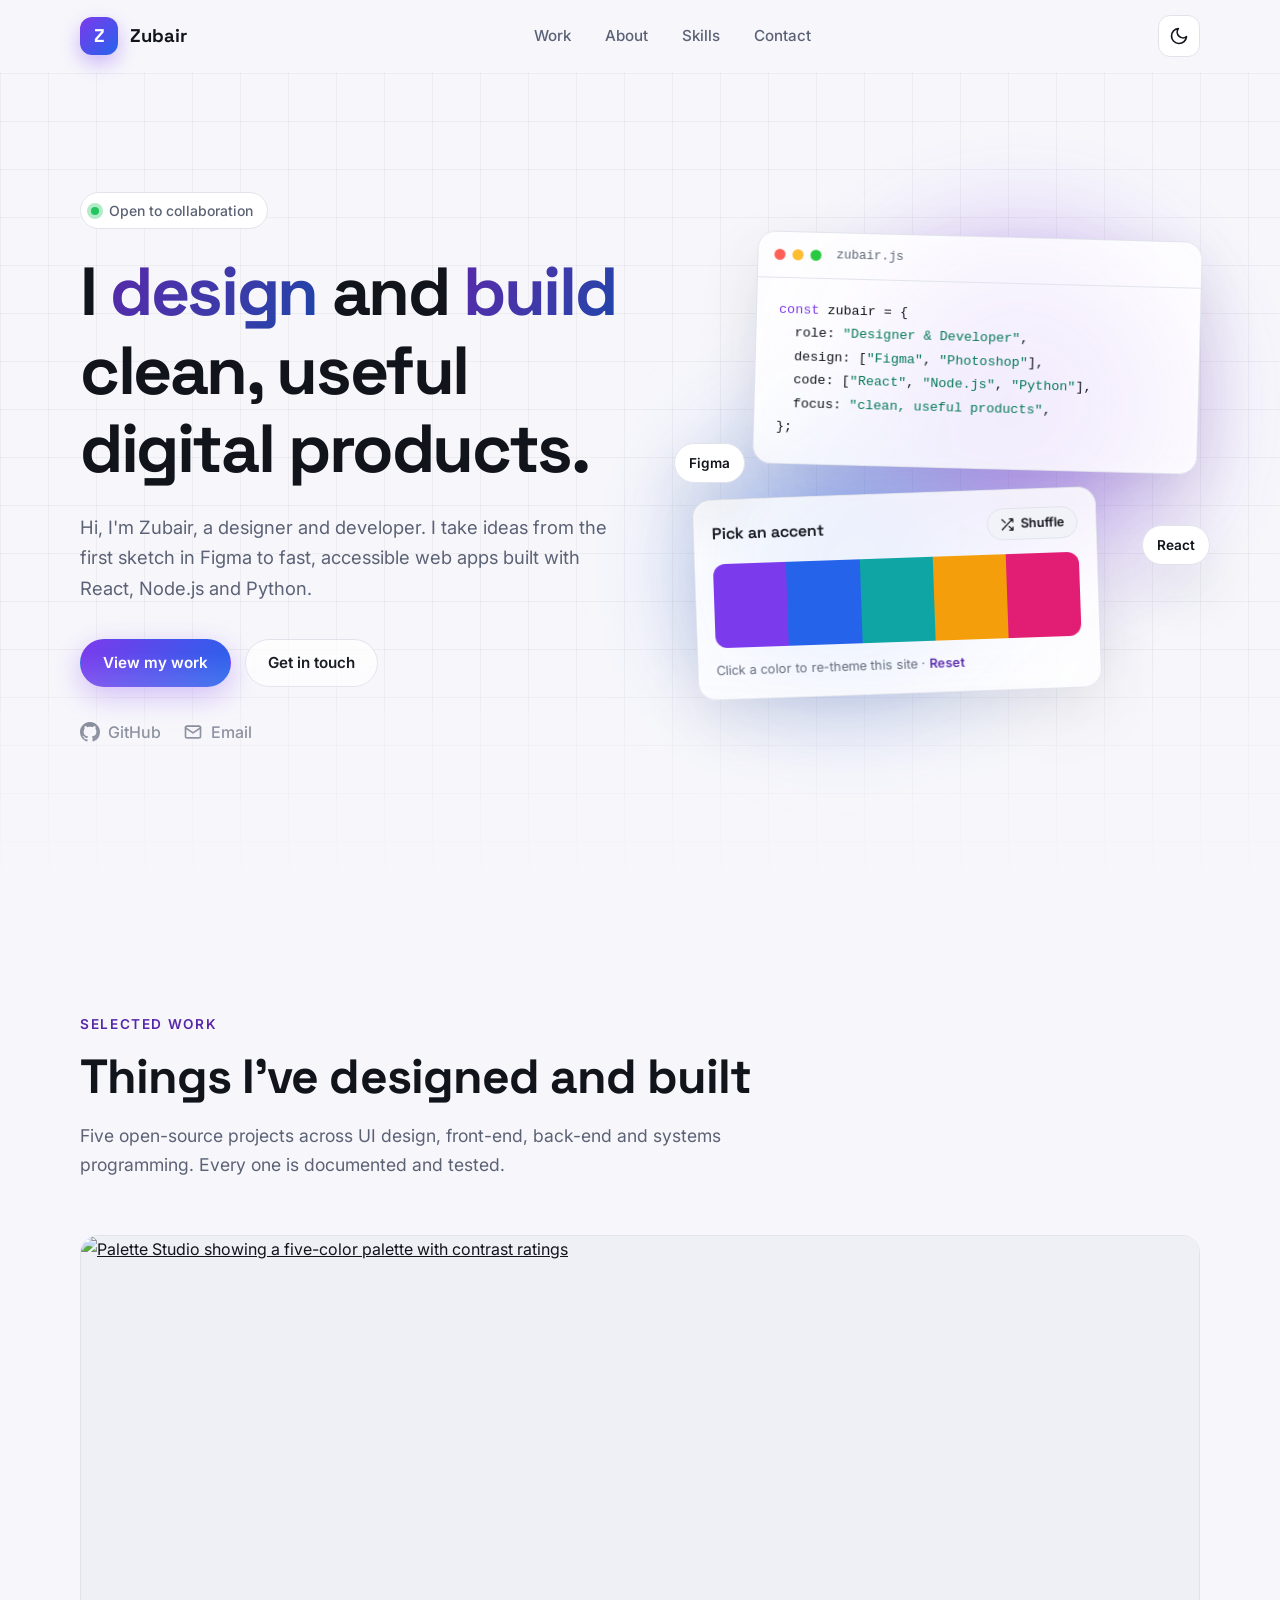
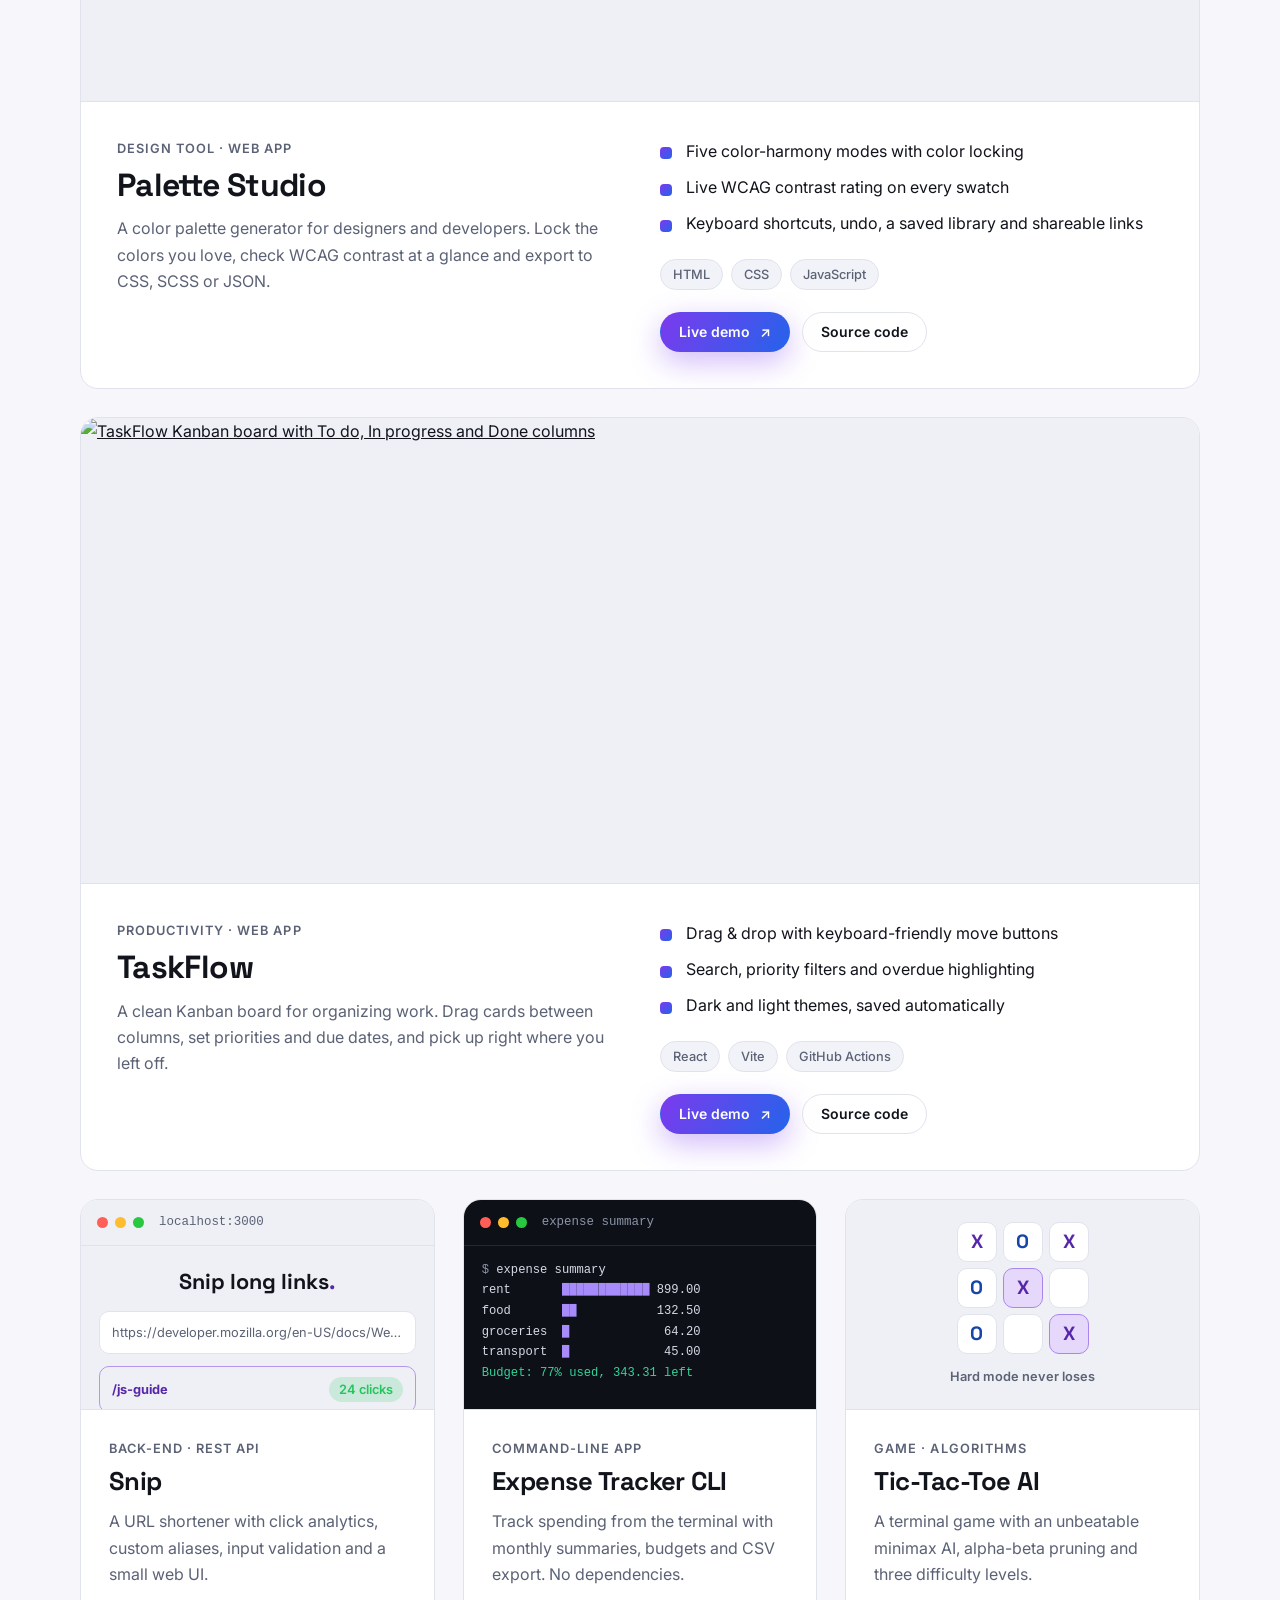
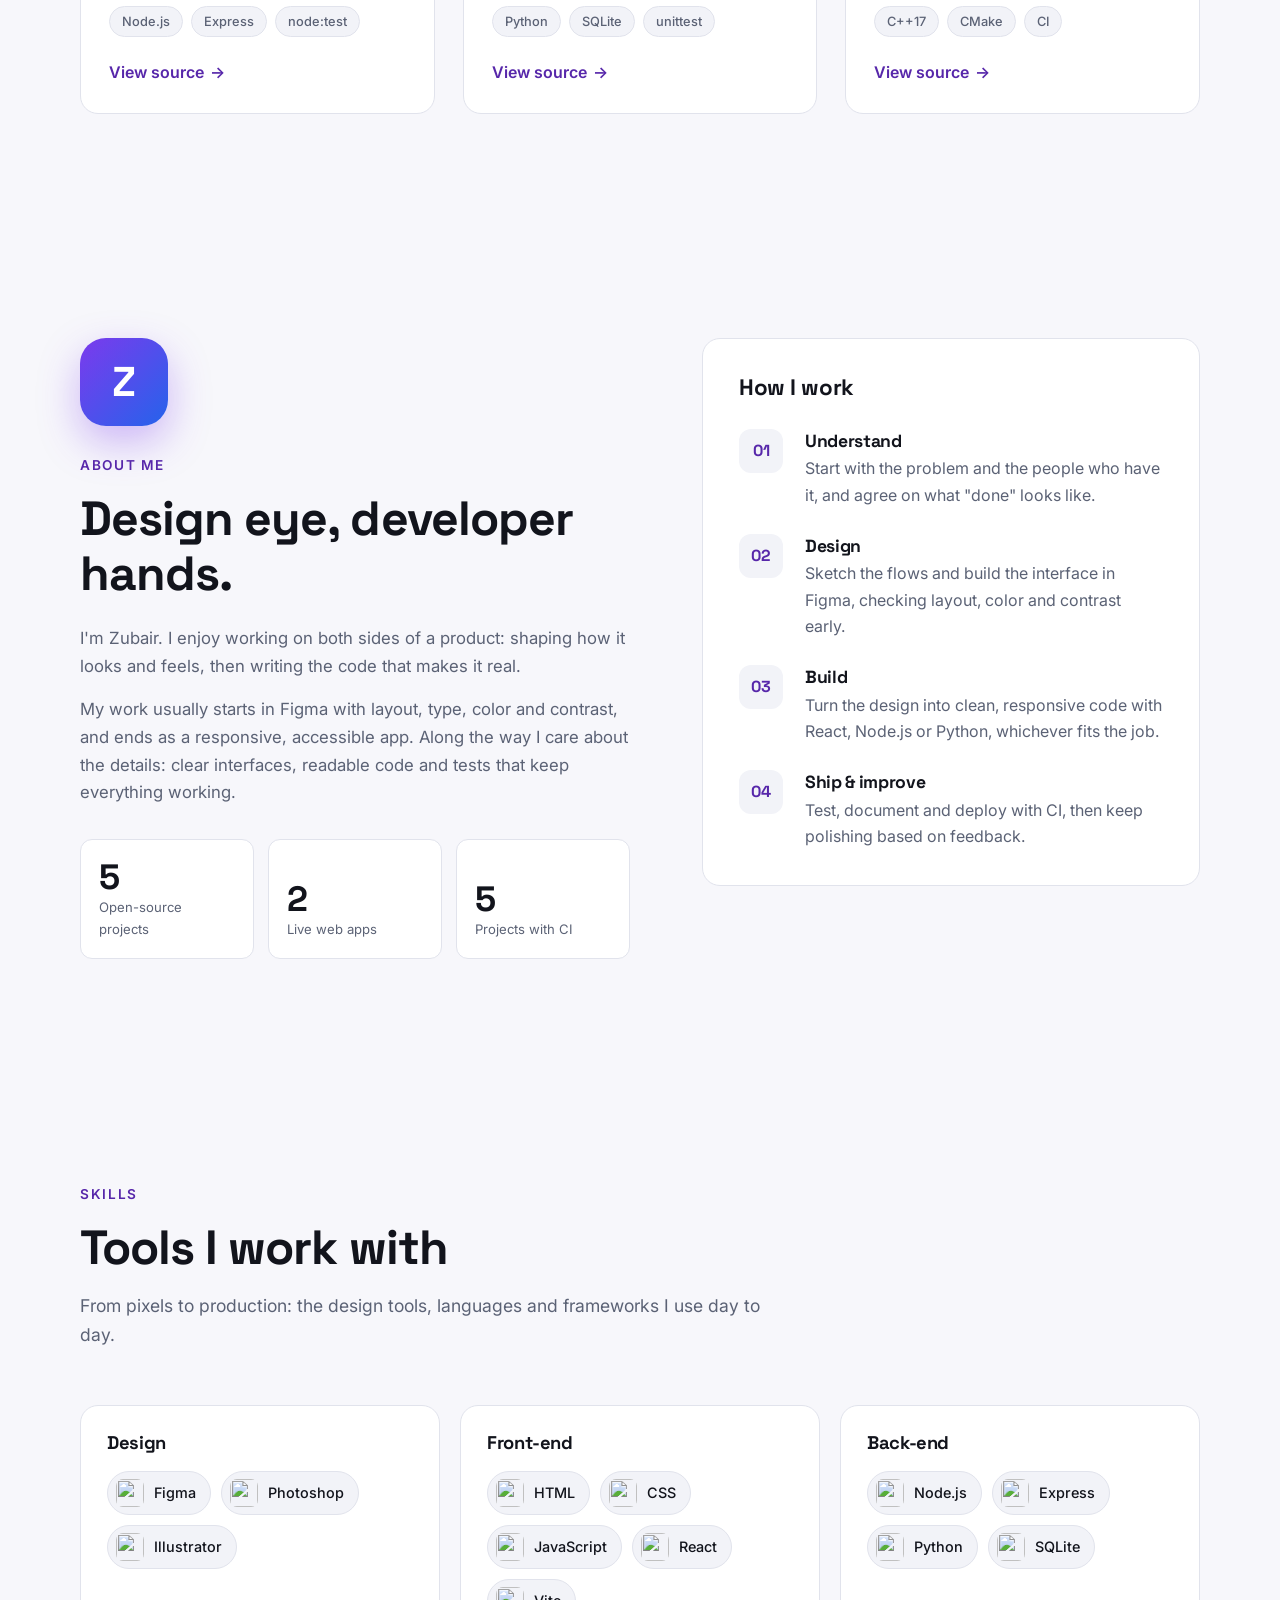
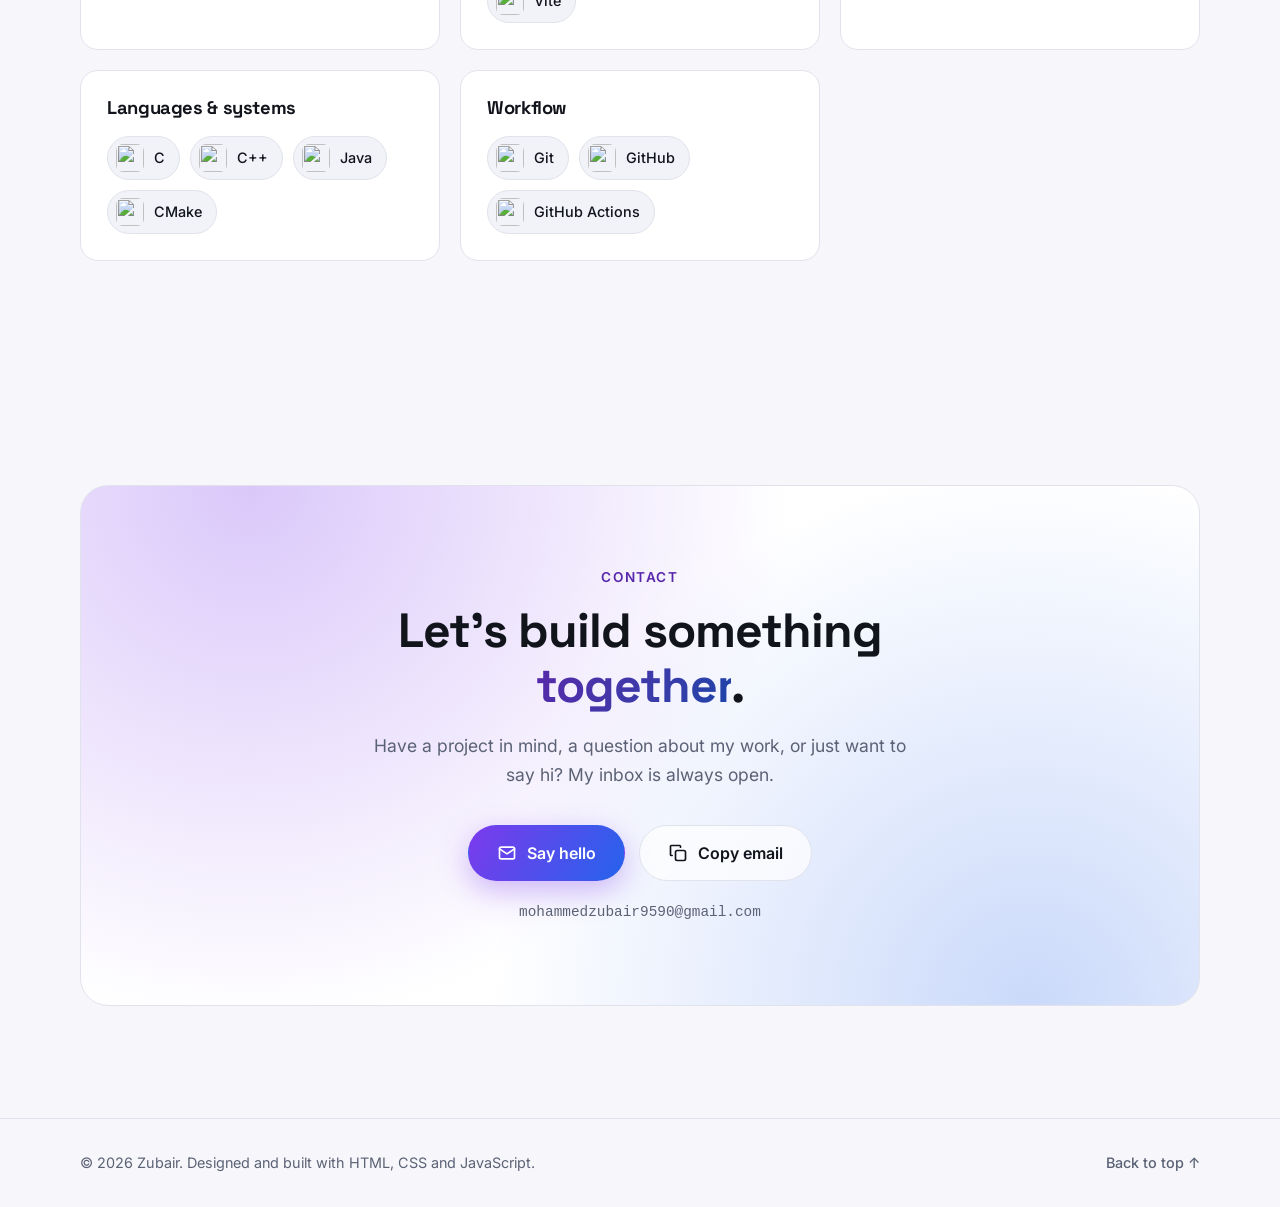
==== index.html @ 423c4d40 "Add portfolio website Hand-built single-page portfolio: hero with a re-themeable accent palette, sel" ====
<!DOCTYPE html>
<html lang="en" data-theme="dark">
<head>
  <meta charset="UTF-8" />
  <meta name="viewport" content="width=device-width, initial-scale=1" />
  <title>Zubair · Designer &amp; Developer</title>
  <meta name="description" content="Zubair is a designer and developer who designs and builds clean, useful web apps, from Figma mockups to React, Node.js and Python code." />
  <meta name="theme-color" content="#0b0d12" />
  <link rel="canonical" href="https://zubair9590-svg.github.io/" />
  <meta property="og:type" content="website" />
  <meta property="og:title" content="Zubair · Designer & Developer" />
  <meta property="og:description" content="I design and build clean, useful digital products." />
  <meta property="og:url" content="https://zubair9590-svg.github.io/" />
  <meta property="og:image" content="https://avatars.githubusercontent.com/u/334239635?v=4" />
  <meta name="twitter:card" content="summary" />
  <link rel="icon" href="favicon.svg" type="image/svg+xml" />
  <link rel="preconnect" href="https://fonts.googleapis.com" />
  <link rel="preconnect" href="https://fonts.gstatic.com" crossorigin />
  <link rel="stylesheet" href="https://fonts.googleapis.com/css2?family=Inter:wght@400;500;600&family=Space+Grotesk:wght@500;600;700&display=swap" />
  <link rel="stylesheet" href="styles.css" />
  <script>
    // Apply the saved theme and accent before first paint to avoid a flash.
    (function () {
      var root = document.documentElement;
      root.classList.add('js');
      try {
        var theme = localStorage.getItem('portfolio:theme');
        if (!theme) theme = window.matchMedia('(prefers-color-scheme: light)').matches ? 'light' : 'dark';
        root.dataset.theme = theme;
        var accent = JSON.parse(localStorage.getItem('portfolio:accent') || 'null');
        if (accent) {
          root.style.setProperty('--accent', accent.accent);
          root.style.setProperty('--accent-2', accent.accent2);
          root.style.setProperty('--on-accent', accent.onAccent);
        }
      } catch (error) {}
    })();
  </script>
  <script type="module" src="main.js"></script>
</head>
<body>
  <a class="skip-link" href="#main">Skip to content</a>

  <header class="site-header">
    <div class="container header-inner">
      <a class="logo" href="#top" aria-label="Zubair, back to top">
        <span class="logo-mark" aria-hidden="true">Z</span>
        <span class="logo-text">Zubair</span>
      </a>

      <nav class="site-nav" id="site-nav" aria-label="Main">
        <ul>
          <li><a href="#work">Work</a></li>
          <li><a href="#about">About</a></li>
          <li><a href="#skills">Skills</a></li>
          <li><a href="#contact">Contact</a></li>
        </ul>
      </nav>

      <div class="header-actions">
        <button class="icon-button" id="theme-toggle" type="button" aria-label="Switch to light theme">
          <svg class="icon icon-sun" viewBox="0 0 24 24" aria-hidden="true"><circle cx="12" cy="12" r="4.5" /><path d="M12 2v2M12 20v2M4.93 4.93l1.41 1.41M17.66 17.66l1.41 1.41M2 12h2M20 12h2M4.93 19.07l1.41-1.41M17.66 6.34l1.41-1.41" /></svg>
          <svg class="icon icon-moon" viewBox="0 0 24 24" aria-hidden="true"><path d="M21 12.79A9 9 0 1 1 11.21 3 7 7 0 0 0 21 12.79z" /></svg>
        </button>
        <button class="icon-button menu-button" id="menu-toggle" type="button" aria-expanded="false" aria-controls="site-nav" aria-label="Open menu">
          <svg class="icon" viewBox="0 0 24 24" aria-hidden="true"><path d="M4 7h16M4 12h16M4 17h16" /></svg>
        </button>
      </div>
    </div>
  </header>

  <main id="main">
    <!-- ================= Hero ================= -->
    <section class="hero" id="top">
      <div class="container hero-inner">
        <div class="hero-copy">
          <p class="status-pill"><span class="status-dot" aria-hidden="true"></span> Open to collaboration</p>
          <h1>I <span class="gradient-text">design</span> and <span class="gradient-text">build</span> clean, useful digital products.</h1>
          <p class="lead">Hi, I'm Zubair, a designer and developer. I take ideas from the first sketch in Figma to fast, accessible web apps built with React, Node.js and Python.</p>
          <div class="hero-actions">
            <a class="button button-primary" href="#work">View my work</a>
            <a class="button button-ghost" href="#contact">Get in touch</a>
          </div>
          <ul class="hero-links" aria-label="Elsewhere">
            <li>
              <a href="https://github.com/zubair9590-svg" target="_blank" rel="noopener">
                <svg class="icon icon-fill" viewBox="0 0 16 16" aria-hidden="true"><path d="M8 0C3.58 0 0 3.58 0 8c0 3.54 2.29 6.53 5.47 7.59.4.07.55-.17.55-.38 0-.19-.01-.82-.01-1.49-2.01.37-2.53-.49-2.69-.94-.09-.23-.48-.94-.82-1.13-.28-.15-.68-.52-.01-.53.63-.01 1.08.58 1.23.82.72 1.21 1.87.87 2.33.66.07-.52.28-.87.51-1.07-1.78-.2-3.64-.89-3.64-3.95 0-.87.31-1.59.82-2.15-.08-.2-.36-1.02.08-2.12 0 0 .67-.21 2.2.82.64-.18 1.32-.27 2-.27.68 0 1.36.09 2 .27 1.53-1.04 2.2-.82 2.2-.82.44 1.1.16 1.92.08 2.12.51.56.82 1.27.82 2.15 0 3.07-1.87 3.75-3.65 3.95.29.25.54.73.54 1.48 0 1.07-.01 1.93-.01 2.2 0 .21.15.46.55.38A8.013 8.013 0 0 0 16 8c0-4.42-3.58-8-8-8z" /></svg>
                GitHub
              </a>
            </li>
            <li>
              <a href="mailto:mohammedzubair9590@gmail.com">
                <svg class="icon" viewBox="0 0 24 24" aria-hidden="true"><rect x="3" y="5" width="18" height="14" rx="2" /><path d="m3 7 9 6 9-6" /></svg>
                Email
              </a>
            </li>
          </ul>
        </div>

        <div class="hero-visual">
          <div class="glow glow-1" aria-hidden="true"></div>
          <div class="glow glow-2" aria-hidden="true"></div>

          <figure class="card code-card" aria-hidden="true">
            <div class="window-bar"><i></i><i></i><i></i><span>zubair.js</span></div>
            <pre><code><span class="tk-kw">const</span> zubair = {
  role: <span class="tk-str">"Designer &amp; Developer"</span>,
  design: [<span class="tk-str">"Figma"</span>, <span class="tk-str">"Photoshop"</span>],
  code: [<span class="tk-str">"React"</span>, <span class="tk-str">"Node.js"</span>, <span class="tk-str">"Python"</span>],
  focus: <span class="tk-str">"clean, useful products"</span>,
};</code></pre>
          </figure>

          <div class="card palette-card">
            <div class="palette-head">
              <span class="palette-title">Pick an accent</span>
              <button class="chip-button" id="shuffle" type="button">
                <svg class="icon" viewBox="0 0 24 24" aria-hidden="true"><path d="M16 3h5v5M4 20 21 3M21 16v5h-5M15 15l6 6M4 4l5 5" /></svg>
                Shuffle
              </button>
            </div>
            <div class="swatches" id="swatches" role="group" aria-label="Accent colors for this site">
              <button class="swatch" type="button" style="--swatch: #7c3aed" data-color="#7c3aed" aria-label="Use #7C3AED as accent"></button>
              <button class="swatch" type="button" style="--swatch: #2563eb" data-color="#2563eb" aria-label="Use #2563EB as accent"></button>
              <button class="swatch" type="button" style="--swatch: #0ea5a4" data-color="#0ea5a4" aria-label="Use #0EA5A4 as accent"></button>
              <button class="swatch" type="button" style="--swatch: #f59e0b" data-color="#f59e0b" aria-label="Use #F59E0B as accent"></button>
              <button class="swatch" type="button" style="--swatch: #e11d74" data-color="#e11d74" aria-label="Use #E11D74 as accent"></button>
            </div>
            <p class="palette-hint">Click a color to re-theme this site · <button class="link-button" id="reset-accent" type="button">Reset</button></p>
          </div>

          <span class="float-tag float-tag-1" aria-hidden="true">Figma</span>
          <span class="float-tag float-tag-2" aria-hidden="true">React</span>
        </div>
      </div>
    </section>

    <!-- ================= Work ================= -->
    <section class="section" id="work" aria-labelledby="work-title">
      <div class="container">
        <header class="section-head" data-reveal>
          <p class="eyebrow">Selected work</p>
          <h2 id="work-title">Things I've designed and built</h2>
          <p class="section-lead">Five open-source projects across UI design, front-end, back-end and systems programming. Every one is documented and tested.</p>
        </header>

        <article class="project project-featured" data-reveal>
          <a class="project-media" href="https://zubair9590-svg.github.io/palette-studio/" target="_blank" rel="noopener" aria-label="Open the Palette Studio live demo">
            <img src="https://zubair9590-svg.github.io/palette-studio/assets/preview.png" alt="Palette Studio showing a five-color palette with contrast ratings" width="1568" height="652" loading="lazy" />
          </a>
          <div class="project-body">
            <div class="project-intro">
              <p class="project-kicker">Design tool · Web app</p>
              <h3>Palette Studio</h3>
              <p>A color palette generator for designers and developers. Lock the colors you love, check WCAG contrast at a glance and export to CSS, SCSS or JSON.</p>
            </div>
            <div class="project-details">
              <ul class="project-points">
                <li>Five color-harmony modes with color locking</li>
                <li>Live WCAG contrast rating on every swatch</li>
                <li>Keyboard shortcuts, undo, a saved library and shareable links</li>
              </ul>
              <ul class="tags" aria-label="Built with"><li>HTML</li><li>CSS</li><li>JavaScript</li></ul>
              <div class="project-links">
                <a class="button button-primary button-small" href="https://zubair9590-svg.github.io/palette-studio/" target="_blank" rel="noopener">Live demo <span aria-hidden="true">↗</span></a>
                <a class="button button-ghost button-small" href="https://github.com/zubair9590-svg/palette-studio" target="_blank" rel="noopener">Source code</a>
              </div>
            </div>
          </div>
        </article>

        <article class="project project-featured" data-reveal>
          <a class="project-media" href="https://zubair9590-svg.github.io/taskflow/" target="_blank" rel="noopener" aria-label="Open the TaskFlow live demo">
            <img src="https://raw.githubusercontent.com/zubair9590-svg/taskflow/main/assets/preview.png" alt="TaskFlow Kanban board with To do, In progress and Done columns" width="1568" height="652" loading="lazy" />
          </a>
          <div class="project-body">
            <div class="project-intro">
              <p class="project-kicker">Productivity · Web app</p>
              <h3>TaskFlow</h3>
              <p>A clean Kanban board for organizing work. Drag cards between columns, set priorities and due dates, and pick up right where you left off.</p>
            </div>
            <div class="project-details">
              <ul class="project-points">
                <li>Drag &amp; drop with keyboard-friendly move buttons</li>
                <li>Search, priority filters and overdue highlighting</li>
                <li>Dark and light themes, saved automatically</li>
              </ul>
              <ul class="tags" aria-label="Built with"><li>React</li><li>Vite</li><li>GitHub Actions</li></ul>
              <div class="project-links">
                <a class="button button-primary button-small" href="https://zubair9590-svg.github.io/taskflow/" target="_blank" rel="noopener">Live demo <span aria-hidden="true">↗</span></a>
                <a class="button button-ghost button-small" href="https://github.com/zubair9590-svg/taskflow" target="_blank" rel="noopener">Source code</a>
              </div>
            </div>
          </div>
        </article>

        <div class="project-grid">
          <article class="project project-small" data-reveal>
            <div class="project-media mock mock-browser" aria-hidden="true">
              <div class="window-bar"><i></i><i></i><i></i><span>localhost:3000</span></div>
              <div class="mock-body">
                <p class="mock-title">Snip long links<span>.</span></p>
                <div class="mock-input">https://developer.mozilla.org/en-US/docs/Web/…</div>
                <div class="mock-result"><span class="mock-link">/js-guide</span><span class="mock-count">24 clicks</span></div>
              </div>
            </div>
            <div class="project-body">
              <p class="project-kicker">Back-end · REST API</p>
              <h3>Snip</h3>
              <p>A URL shortener with click analytics, custom aliases, input validation and a small web UI.</p>
              <ul class="tags" aria-label="Built with"><li>Node.js</li><li>Express</li><li>node:test</li></ul>
              <a class="text-link" href="https://github.com/zubair9590-svg/snip" target="_blank" rel="noopener">View source <span aria-hidden="true">→</span></a>
            </div>
          </article>

          <article class="project project-small" data-reveal>
            <div class="project-media mock mock-terminal" aria-hidden="true">
              <div class="window-bar"><i></i><i></i><i></i><span>expense summary</span></div>
              <pre class="mock-code"><span class="t-dim">$</span> expense summary
rent       <span class="t-bar">████████████</span> 899.00
food       <span class="t-bar">██</span>           132.50
groceries  <span class="t-bar">█</span>             64.20
transport  <span class="t-bar">█</span>             45.00
<span class="t-ok">Budget: 77% used, 343.31 left</span></pre>
            </div>
            <div class="project-body">
              <p class="project-kicker">Command-line app</p>
              <h3>Expense Tracker CLI</h3>
              <p>Track spending from the terminal with monthly summaries, budgets and CSV export. No dependencies.</p>
              <ul class="tags" aria-label="Built with"><li>Python</li><li>SQLite</li><li>unittest</li></ul>
              <a class="text-link" href="https://github.com/zubair9590-svg/expense-tracker-cli" target="_blank" rel="noopener">View source <span aria-hidden="true">→</span></a>
            </div>
          </article>

          <article class="project project-small" data-reveal>
            <div class="project-media mock mock-board" aria-hidden="true">
              <div class="board">
                <span class="x">X</span><span class="o">O</span><span class="x">X</span>
                <span class="o">O</span><span class="x win">X</span><span></span>
                <span class="o">O</span><span></span><span class="x win">X</span>
              </div>
              <p class="board-caption">Hard mode never loses</p>
            </div>
            <div class="project-body">
              <p class="project-kicker">Game · Algorithms</p>
              <h3>Tic-Tac-Toe AI</h3>
              <p>A terminal game with an unbeatable minimax AI, alpha-beta pruning and three difficulty levels.</p>
              <ul class="tags" aria-label="Built with"><li>C++17</li><li>CMake</li><li>CI</li></ul>
              <a class="text-link" href="https://github.com/zubair9590-svg/tic-tac-toe-ai" target="_blank" rel="noopener">View source <span aria-hidden="true">→</span></a>
            </div>
          </article>
        </div>
      </div>
    </section>

    <!-- ================= About ================= -->
    <section class="section" id="about" aria-labelledby="about-title">
      <div class="container about">
        <div class="about-intro" data-reveal>
          <div class="about-avatar" aria-hidden="true">Z</div>
          <p class="eyebrow">About me</p>
          <h2 id="about-title">Design eye, developer hands.</h2>
          <p>I'm Zubair. I enjoy working on both sides of a product: shaping how it looks and feels, then writing the code that makes it real.</p>
          <p>My work usually starts in Figma with layout, type, color and contrast, and ends as a responsive, accessible app. Along the way I care about the details: clear interfaces, readable code and tests that keep everything working.</p>
          <dl class="stats">
            <div><dt>Open-source projects</dt><dd>5</dd></div>
            <div><dt>Live web apps</dt><dd>2</dd></div>
            <div><dt>Projects with CI</dt><dd>5</dd></div>
          </dl>
        </div>

        <div class="process" data-reveal>
          <h3>How I work</h3>
          <ol class="steps">
            <li>
              <span class="step-number">01</span>
              <div>
                <h4>Understand</h4>
                <p>Start with the problem and the people who have it, and agree on what "done" looks like.</p>
              </div>
            </li>
            <li>
              <span class="step-number">02</span>
              <div>
                <h4>Design</h4>
                <p>Sketch the flows and build the interface in Figma, checking layout, color and contrast early.</p>
              </div>
            </li>
            <li>
              <span class="step-number">03</span>
              <div>
                <h4>Build</h4>
                <p>Turn the design into clean, responsive code with React, Node.js or Python, whichever fits the job.</p>
              </div>
            </li>
            <li>
              <span class="step-number">04</span>
              <div>
                <h4>Ship &amp; improve</h4>
                <p>Test, document and deploy with CI, then keep polishing based on feedback.</p>
              </div>
            </li>
          </ol>
        </div>
      </div>
    </section>

    <!-- ================= Skills ================= -->
    <section class="section" id="skills" aria-labelledby="skills-title">
      <div class="container">
        <header class="section-head" data-reveal>
          <p class="eyebrow">Skills</p>
          <h2 id="skills-title">Tools I work with</h2>
          <p class="section-lead">From pixels to production: the design tools, languages and frameworks I use day to day.</p>
        </header>

        <div class="skill-groups">
          <div class="skill-group" data-reveal>
            <h3>Design</h3>
            <ul class="skill-list">
              <li><img src="https://skillicons.dev/icons?i=figma" alt="" width="28" height="28" loading="lazy" />Figma</li>
              <li><img src="https://skillicons.dev/icons?i=ps" alt="" width="28" height="28" loading="lazy" />Photoshop</li>
              <li><img src="https://skillicons.dev/icons?i=ai" alt="" width="28" height="28" loading="lazy" />Illustrator</li>
            </ul>
          </div>
          <div class="skill-group" data-reveal>
            <h3>Front-end</h3>
            <ul class="skill-list">
              <li><img src="https://skillicons.dev/icons?i=html" alt="" width="28" height="28" loading="lazy" />HTML</li>
              <li><img src="https://skillicons.dev/icons?i=css" alt="" width="28" height="28" loading="lazy" />CSS</li>
              <li><img src="https://skillicons.dev/icons?i=js" alt="" width="28" height="28" loading="lazy" />JavaScript</li>
              <li><img src="https://skillicons.dev/icons?i=react" alt="" width="28" height="28" loading="lazy" />React</li>
              <li><img src="https://skillicons.dev/icons?i=vite" alt="" width="28" height="28" loading="lazy" />Vite</li>
            </ul>
          </div>
          <div class="skill-group" data-reveal>
            <h3>Back-end</h3>
            <ul class="skill-list">
              <li><img src="https://skillicons.dev/icons?i=nodejs" alt="" width="28" height="28" loading="lazy" />Node.js</li>
              <li><img src="https://skillicons.dev/icons?i=express" alt="" width="28" height="28" loading="lazy" />Express</li>
              <li><img src="https://skillicons.dev/icons?i=python" alt="" width="28" height="28" loading="lazy" />Python</li>
              <li><img src="https://skillicons.dev/icons?i=sqlite" alt="" width="28" height="28" loading="lazy" />SQLite</li>
            </ul>
          </div>
          <div class="skill-group" data-reveal>
            <h3>Languages &amp; systems</h3>
            <ul class="skill-list">
              <li><img src="https://skillicons.dev/icons?i=c" alt="" width="28" height="28" loading="lazy" />C</li>
              <li><img src="https://skillicons.dev/icons?i=cpp" alt="" width="28" height="28" loading="lazy" />C++</li>
              <li><img src="https://skillicons.dev/icons?i=java" alt="" width="28" height="28" loading="lazy" />Java</li>
              <li><img src="https://skillicons.dev/icons?i=cmake" alt="" width="28" height="28" loading="lazy" />CMake</li>
            </ul>
          </div>
          <div class="skill-group" data-reveal>
            <h3>Workflow</h3>
            <ul class="skill-list">
              <li><img src="https://skillicons.dev/icons?i=git" alt="" width="28" height="28" loading="lazy" />Git</li>
              <li><img src="https://skillicons.dev/icons?i=github" alt="" width="28" height="28" loading="lazy" />GitHub</li>
              <li><img src="https://skillicons.dev/icons?i=githubactions" alt="" width="28" height="28" loading="lazy" />GitHub Actions</li>
            </ul>
          </div>
        </div>
      </div>
    </section>

    <!-- ================= Contact ================= -->
    <section class="section" id="contact" aria-labelledby="contact-title">
      <div class="container">
        <div class="contact-card" data-reveal>
          <p class="eyebrow">Contact</p>
          <h2 id="contact-title">Let's build something <span class="gradient-text">together</span>.</h2>
          <p>Have a project in mind, a question about my work, or just want to say hi? My inbox is always open.</p>
          <div class="contact-actions">
            <a class="button button-primary button-large" href="mailto:mohammedzubair9590@gmail.com">
              <svg class="icon" viewBox="0 0 24 24" aria-hidden="true"><rect x="3" y="5" width="18" height="14" rx="2" /><path d="m3 7 9 6 9-6" /></svg>
              Say hello
            </a>
            <button class="button button-ghost button-large" id="copy-email" type="button" data-email="mohammedzubair9590@gmail.com">
              <svg class="icon" viewBox="0 0 24 24" aria-hidden="true"><rect x="9" y="9" width="12" height="12" rx="2" /><path d="M5 15H4a1 1 0 0 1-1-1V4a1 1 0 0 1 1-1h10a1 1 0 0 1 1 1v1" /></svg>
              Copy email
            </button>
          </div>
          <p class="contact-email">mohammedzubair9590@gmail.com</p>
        </div>
      </div>
    </section>
  </main>

  <footer class="site-footer">
    <div class="container footer-inner">
      <p>© <span id="year">2026</span> Zubair. Designed and built with HTML, CSS and JavaScript.</p>
      <a href="#top">Back to top <span aria-hidden="true">↑</span></a>
    </div>
  </footer>

  <div class="toast" id="toast" role="status" aria-live="polite"></div>
</body>
</html>
---- styles.css ----
/* ==========================================================================
   Design tokens
   ========================================================================== */

:root {
  --accent: #7c3aed;
  --accent-2: #2563eb;
  --on-accent: #ffffff;

  --bg: #0b0d12;
  --bg-soft: #10131a;
  --surface: #141821;
  --surface-2: #1b2030;
  --border: #262c3c;
  --text: #e9ecf4;
  --muted: #9aa3b7;
  --grid-line: rgba(255, 255, 255, 0.035);
  --shadow: 0 24px 60px rgba(0, 0, 0, 0.45);
  --accent-ink: color-mix(in oklab, var(--accent) 80%, white);
  --accent-ink-2: color-mix(in oklab, var(--accent-2) 80%, white);

  --radius: 18px;
  --radius-small: 12px;
  --header-height: 72px;
  --font-body: 'Inter', system-ui, -apple-system, 'Segoe UI', sans-serif;
  --font-display: 'Space Grotesk', 'Inter', system-ui, sans-serif;
  --font-mono: ui-monospace, 'SFMono-Regular', Consolas, 'Liberation Mono', monospace;

  color-scheme: dark;
}

:root[data-theme='light'] {
  --bg: #f7f7fb;
  --bg-soft: #eff0f6;
  --surface: #ffffff;
  --surface-2: #f2f3f8;
  --border: #e1e3ec;
  --text: #12141c;
  --muted: #5b6275;
  --grid-line: rgba(18, 20, 28, 0.045);
  --shadow: 0 24px 60px rgba(30, 34, 60, 0.12);
  --accent-ink: color-mix(in oklab, var(--accent) 78%, black);
  --accent-ink-2: color-mix(in oklab, var(--accent-2) 78%, black);

  color-scheme: light;
}

/* ==========================================================================
   Base
   ========================================================================== */

*,
*::before,
*::after {
  box-sizing: border-box;
}

html {
  scroll-behavior: smooth;
  scroll-padding-top: calc(var(--header-height) + 16px);
}

body {
  margin: 0;
  background: var(--bg);
  color: var(--text);
  font-family: var(--font-body);
  font-size: 1rem;
  line-height: 1.65;
  -webkit-font-smoothing: antialiased;
  transition: background-color 0.3s ease, color 0.3s ease;
}

img {
  display: block;
  max-width: 100%;
  height: auto;
}

a {
  color: inherit;
}

h1,
h2,
h3,
h4 {
  margin: 0;
  font-family: var(--font-display);
  line-height: 1.15;
  letter-spacing: -0.02em;
}

p {
  margin: 0;
}

ul,
ol {
  margin: 0;
  padding: 0;
  list-style: none;
}

:focus-visible {
  outline: 2px solid var(--accent-ink);
  outline-offset: 3px;
  border-radius: 6px;
}

.container {
  width: min(1120px, 100% - 48px);
  margin-inline: auto;
}

.skip-link {
  position: absolute;
  top: -48px;
  left: 16px;
  z-index: 100;
  padding: 10px 16px;
  border-radius: 10px;
  background: var(--accent);
  color: var(--on-accent);
  font-weight: 600;
  text-decoration: none;
}

.skip-link:focus {
  top: 16px;
}

.icon {
  width: 20px;
  height: 20px;
  flex: none;
  fill: none;
  stroke: currentColor;
  stroke-width: 2;
  stroke-linecap: round;
  stroke-linejoin: round;
}

.icon-fill {
  fill: currentColor;
  stroke: none;
}

.gradient-text {
  background: linear-gradient(120deg, var(--accent-ink), var(--accent-ink-2));
  -webkit-background-clip: text;
  background-clip: text;
  color: transparent;
}

/* ==========================================================================
   Buttons
   ========================================================================== */

.button {
  display: inline-flex;
  align-items: center;
  justify-content: center;
  gap: 10px;
  height: 48px;
  padding: 0 22px;
  border: 1px solid transparent;
  border-radius: 999px;
  font: 600 0.95rem/1 var(--font-body);
  text-decoration: none;
  cursor: pointer;
  transition: transform 0.2s ease, box-shadow 0.2s ease, background-color 0.2s ease, border-color 0.2s ease;
}

.button:hover {
  transform: translateY(-2px);
}

.button:active {
  transform: translateY(0);
}

.button-primary {
  background: linear-gradient(120deg, var(--accent), var(--accent-2));
  color: var(--on-accent);
  box-shadow: 0 10px 30px color-mix(in srgb, var(--accent) 35%, transparent);
}

.button-primary:hover {
  box-shadow: 0 14px 36px color-mix(in srgb, var(--accent) 45%, transparent);
}

.button-ghost {
  border-color: var(--border);
  background: color-mix(in srgb, var(--surface) 70%, transparent);
  color: var(--text);
}

.button-ghost:hover {
  border-color: var(--accent-ink);
}

.button-small {
  height: 40px;
  padding: 0 18px;
  font-size: 0.875rem;
}

.button-large {
  height: 56px;
  padding: 0 28px;
  font-size: 1rem;
}

.icon-button {
  display: grid;
  place-items: center;
  width: 42px;
  height: 42px;
  border: 1px solid var(--border);
  border-radius: 12px;
  background: var(--surface);
  color: var(--text);
  cursor: pointer;
  transition: border-color 0.2s ease, transform 0.2s ease;
}

.icon-button:hover {
  border-color: var(--accent-ink);
}

.link-button {
  padding: 0;
  border: 0;
  background: none;
  color: var(--accent-ink);
  font: inherit;
  font-weight: 600;
  cursor: pointer;
}

.text-link {
  display: inline-flex;
  gap: 6px;
  color: var(--accent-ink);
  font-weight: 600;
  text-decoration: none;
}

.text-link span {
  transition: transform 0.2s ease;
}

.text-link:hover span {
  transform: translateX(4px);
}

/* ==========================================================================
   Header
   ========================================================================== */

.site-header {
  position: sticky;
  top: 0;
  z-index: 50;
  border-bottom: 1px solid transparent;
  background: color-mix(in srgb, var(--bg) 72%, transparent);
  backdrop-filter: blur(14px);
  -webkit-backdrop-filter: blur(14px);
  transition: border-color 0.3s ease, background-color 0.3s ease;
}

.site-header.is-scrolled {
  border-bottom-color: var(--border);
}

.header-inner {
  display: flex;
  align-items: center;
  justify-content: space-between;
  gap: 24px;
  height: var(--header-height);
}

.logo {
  display: inline-flex;
  align-items: center;
  gap: 12px;
  font-family: var(--font-display);
  font-size: 1.15rem;
  font-weight: 700;
  text-decoration: none;
}

.logo-mark {
  display: grid;
  place-items: center;
  width: 38px;
  height: 38px;
  border-radius: 12px;
  background: linear-gradient(135deg, var(--accent), var(--accent-2));
  color: var(--on-accent);
  box-shadow: 0 8px 20px color-mix(in srgb, var(--accent) 35%, transparent);
}

.site-nav ul {
  display: flex;
  gap: 6px;
}

.site-nav a {
  display: block;
  padding: 8px 14px;
  border-radius: 999px;
  color: var(--muted);
  font-size: 0.95rem;
  font-weight: 500;
  text-decoration: none;
  transition: color 0.2s ease, background-color 0.2s ease;
}

.site-nav a:hover,
.site-nav a[aria-current='true'] {
  background: var(--surface-2);
  color: var(--text);
}

.header-actions {
  display: flex;
  gap: 10px;
}

.menu-button {
  display: none;
}

:root[data-theme='dark'] .icon-moon,
:root[data-theme='light'] .icon-sun {
  display: none;
}

/* ==========================================================================
   Hero
   ========================================================================== */

.hero {
  position: relative;
  overflow: hidden;
  background-image:
    linear-gradient(var(--grid-line) 1px, transparent 1px),
    linear-gradient(90deg, var(--grid-line) 1px, transparent 1px);
  background-size: 48px 48px;
  mask-image: linear-gradient(to bottom, black 70%, transparent);
  -webkit-mask-image: linear-gradient(to bottom, black 70%, transparent);
}

.hero-inner {
  display: grid;
  grid-template-columns: 1.05fr 0.95fr;
  align-items: center;
  gap: 56px;
  min-height: calc(100vh - var(--header-height));
  padding-block: 64px 96px;
}

.status-pill {
  display: inline-flex;
  align-items: center;
  gap: 10px;
  margin-bottom: 24px;
  padding: 6px 14px 6px 10px;
  border: 1px solid var(--border);
  border-radius: 999px;
  background: var(--surface);
  color: var(--muted);
  font-size: 0.875rem;
  font-weight: 500;
}

.status-dot {
  position: relative;
  width: 8px;
  height: 8px;
  border-radius: 50%;
  background: #22c55e;
}

.status-dot::after {
  content: '';
  position: absolute;
  inset: -4px;
  border-radius: 50%;
  background: #22c55e;
  opacity: 0.35;
  animation: pulse 2s ease-out infinite;
}

.hero h1 {
  font-size: clamp(2.6rem, 5.4vw, 4.25rem);
  font-weight: 700;
  letter-spacing: -0.035em;
}

.lead {
  max-width: 34rem;
  margin-top: 24px;
  color: var(--muted);
  font-size: 1.15rem;
}

.hero-actions {
  display: flex;
  flex-wrap: wrap;
  gap: 14px;
  margin-top: 36px;
}

.hero-links {
  display: flex;
  gap: 22px;
  margin-top: 32px;
}

.hero-links a {
  display: inline-flex;
  align-items: center;
  gap: 8px;
  color: var(--muted);
  font-weight: 500;
  text-decoration: none;
  transition: color 0.2s ease;
}

.hero-links a:hover {
  color: var(--text);
}

/* Hero visual: layered cards */

.hero-visual {
  position: relative;
  height: 470px;
}

.glow {
  position: absolute;
  border-radius: 50%;
  filter: blur(70px);
  opacity: 0.55;
}

.glow-1 {
  top: 6%;
  right: 8%;
  width: 280px;
  height: 280px;
  background: var(--accent);
}

.glow-2 {
  bottom: 4%;
  left: 6%;
  width: 240px;
  height: 240px;
  background: var(--accent-2);
}

.card {
  position: absolute;
  margin: 0;
  border: 1px solid var(--border);
  border-radius: var(--radius);
  background: color-mix(in srgb, var(--surface) 88%, transparent);
  box-shadow: var(--shadow);
  backdrop-filter: blur(10px);
  -webkit-backdrop-filter: blur(10px);
}

.window-bar {
  display: flex;
  align-items: center;
  gap: 7px;
  padding: 12px 16px;
  border-bottom: 1px solid var(--border);
  color: var(--muted);
  font-size: 0.78rem;
}

.window-bar i {
  width: 11px;
  height: 11px;
  border-radius: 50%;
  background: #ff5f57;
}

.window-bar i:nth-child(2) {
  background: #febc2e;
}

.window-bar i:nth-child(3) {
  background: #28c840;
}

.window-bar span {
  margin-left: 8px;
  font-family: var(--font-mono);
}

.code-card {
  top: 0;
  right: 0;
  width: 88%;
  transform: rotate(1.5deg);
  animation: float 9s ease-in-out infinite;
}

.code-card pre {
  margin: 0;
  padding: 20px 22px 24px;
  overflow: hidden;
  font-family: var(--font-mono);
  font-size: clamp(0.72rem, 1.05vw, 0.86rem);
  line-height: 1.75;
  white-space: pre;
}

.tk-kw {
  color: #c084fc;
}

.tk-str {
  color: #34d399;
}

:root[data-theme='light'] .tk-kw {
  color: #7c3aed;
}

:root[data-theme='light'] .tk-str {
  color: #047857;
}

.palette-card {
  bottom: 12px;
  left: 0;
  width: 80%;
  padding: 18px;
  transform: rotate(-2deg);
  animation: float 9s ease-in-out -4.5s infinite;
}

.palette-head {
  display: flex;
  align-items: center;
  justify-content: space-between;
  margin-bottom: 14px;
}

.palette-title {
  font-family: var(--font-display);
  font-weight: 600;
}

.chip-button {
  display: inline-flex;
  align-items: center;
  gap: 6px;
  height: 32px;
  padding: 0 12px;
  border: 1px solid var(--border);
  border-radius: 999px;
  background: var(--surface-2);
  color: var(--text);
  font: 600 0.8rem/1 var(--font-body);
  cursor: pointer;
}

.chip-button .icon {
  width: 15px;
  height: 15px;
}

.chip-button:hover {
  border-color: var(--accent-ink);
}

.swatches {
  display: flex;
  height: 84px;
  overflow: hidden;
  border-radius: 12px;
}

.swatch {
  flex: 1;
  padding: 0;
  border: 0;
  background: var(--swatch);
  cursor: pointer;
  transition: flex 0.25s ease, background-color 0.4s ease;
}

.swatch:hover,
.swatch:focus-visible {
  flex: 1.6;
}

.swatch:focus-visible {
  outline: 3px solid var(--text);
  outline-offset: -3px;
  border-radius: 0;
}

.swatch.is-active {
  box-shadow: inset 0 -5px 0 rgba(255, 255, 255, 0.85);
}

.palette-hint {
  margin-top: 12px;
  color: var(--muted);
  font-size: 0.8rem;
}

.float-tag {
  position: absolute;
  padding: 8px 14px;
  border: 1px solid var(--border);
  border-radius: 999px;
  background: var(--surface);
  box-shadow: var(--shadow);
  font-size: 0.85rem;
  font-weight: 600;
  animation: float 7s ease-in-out infinite;
}

.float-tag-1 {
  top: 44%;
  left: -4%;
}

.float-tag-2 {
  right: -2%;
  bottom: 30%;
  animation-delay: -3s;
}

/* ==========================================================================
   Sections
   ========================================================================== */

.section {
  padding-block: 112px;
}

.section-head {
  max-width: 44rem;
  margin-bottom: 56px;
}

.eyebrow {
  margin-bottom: 14px;
  color: var(--accent-ink);
  font-size: 0.85rem;
  font-weight: 600;
  letter-spacing: 0.12em;
  text-transform: uppercase;
}

.section h2 {
  font-size: clamp(2rem, 4vw, 3rem);
  font-weight: 700;
}

.section-lead {
  margin-top: 16px;
  color: var(--muted);
  font-size: 1.1rem;
}

/* ==========================================================================
   Projects
   ========================================================================== */

.project {
  border: 1px solid var(--border);
  border-radius: var(--radius);
  background: var(--surface);
  overflow: hidden;
  transition: border-color 0.3s ease, transform 0.3s ease, box-shadow 0.3s ease;
}

.project:hover {
  border-color: color-mix(in srgb, var(--accent) 45%, var(--border));
  box-shadow: var(--shadow);
}

.project-featured {
  margin-bottom: 28px;
}

.project-media {
  display: block;
  overflow: hidden;
  border-bottom: 1px solid var(--border);
  background: var(--bg-soft);
}

.project-featured .project-media img {
  width: 100%;
  aspect-ratio: 1568 / 652;
  object-fit: cover;
  transition: transform 0.6s ease;
}

.project-featured:hover .project-media img {
  transform: scale(1.025);
}

.project-body {
  padding: 28px;
}

.project-featured .project-body {
  display: grid;
  grid-template-columns: 1fr 1fr;
  gap: 40px;
  padding: 36px;
}

.project-kicker {
  margin-bottom: 8px;
  color: var(--muted);
  font-size: 0.8rem;
  font-weight: 600;
  letter-spacing: 0.08em;
  text-transform: uppercase;
}

.project h3 {
  margin-bottom: 12px;
  font-size: 1.6rem;
}

.project-featured h3 {
  font-size: 2rem;
}

.project-body > p,
.project-intro > p:last-child {
  color: var(--muted);
}

.project-points {
  display: grid;
  gap: 10px;
  margin-bottom: 22px;
}

.project-points li {
  position: relative;
  padding-left: 26px;
}

.project-points li::before {
  content: '';
  position: absolute;
  top: 0.6em;
  left: 0;
  width: 12px;
  height: 12px;
  border-radius: 4px;
  background: linear-gradient(135deg, var(--accent), var(--accent-2));
}

.tags {
  display: flex;
  flex-wrap: wrap;
  gap: 8px;
  margin: 18px 0 22px;
}

.project-details .tags {
  margin-top: 0;
}

.tags li {
  padding: 4px 12px;
  border: 1px solid var(--border);
  border-radius: 999px;
  background: var(--surface-2);
  color: var(--muted);
  font-size: 0.8rem;
  font-weight: 500;
}

.project-links {
  display: flex;
  flex-wrap: wrap;
  gap: 12px;
}

.project-grid {
  display: grid;
  grid-template-columns: repeat(3, 1fr);
  gap: 28px;
}

.project-small {
  display: flex;
  flex-direction: column;
}

.project-small:hover {
  transform: translateY(-4px);
}

.project-small .project-body {
  display: flex;
  flex: 1;
  flex-direction: column;
}

.project-small .text-link {
  margin-top: auto;
}

/* Mock visuals for projects without screenshots */

.mock {
  height: 210px;
  font-size: 0.8rem;
}

.mock-body {
  display: grid;
  gap: 12px;
  padding: 18px;
}

.mock-title {
  font-family: var(--font-display);
  font-size: 1.35rem;
  font-weight: 700;
  text-align: center;
}

.mock-title span {
  color: var(--accent-ink);
}

.mock-input {
  overflow: hidden;
  padding: 10px 12px;
  border: 1px solid var(--border);
  border-radius: 10px;
  background: var(--surface);
  color: var(--muted);
  white-space: nowrap;
  text-overflow: ellipsis;
}

.mock-result {
  display: flex;
  align-items: center;
  justify-content: space-between;
  padding: 10px 12px;
  border: 1px solid color-mix(in srgb, var(--accent) 45%, var(--border));
  border-radius: 10px;
}

.mock-link {
  color: var(--accent-ink);
  font-weight: 700;
}

.mock-count {
  padding: 2px 10px;
  border-radius: 999px;
  background: color-mix(in srgb, #22c55e 18%, transparent);
  color: #22c55e;
  font-weight: 600;
}

.mock-terminal {
  background: #0d1017;
  color: #d5dae6;
}

.mock-terminal .window-bar {
  border-color: #232838;
  color: #8b93a7;
}

.mock-code {
  margin: 0;
  padding: 14px 18px;
  overflow: hidden;
  font: 0.76rem/1.7 var(--font-mono);
}

.t-dim {
  color: #8b93a7;
}

.t-bar {
  color: #a78bfa;
}

.t-ok {
  color: #34d399;
}

.mock-board {
  display: grid;
  place-content: center;
  justify-items: center;
  gap: 12px;
}

.board {
  display: grid;
  grid-template-columns: repeat(3, 40px);
  gap: 6px;
}

.board span {
  display: grid;
  place-items: center;
  width: 40px;
  height: 40px;
  border-radius: 10px;
  background: var(--surface);
  border: 1px solid var(--border);
  font-family: var(--font-display);
  font-size: 1.2rem;
  font-weight: 700;
}

.board .x {
  color: var(--accent-ink);
}

.board .o {
  color: var(--accent-ink-2);
}

.board .win {
  background: color-mix(in srgb, var(--accent) 20%, var(--surface));
  border-color: color-mix(in srgb, var(--accent) 55%, var(--border));
}

.board-caption {
  color: var(--muted);
  font-size: 0.8rem;
  font-weight: 600;
}

/* ==========================================================================
   About
   ========================================================================== */

.about {
  display: grid;
  grid-template-columns: 1.05fr 0.95fr;
  gap: 72px;
  align-items: start;
}

.about-avatar {
  display: grid;
  place-items: center;
  width: 88px;
  height: 88px;
  margin-bottom: 28px;
  border-radius: 26px;
  background: linear-gradient(135deg, var(--accent), var(--accent-2));
  color: var(--on-accent);
  font-family: var(--font-display);
  font-size: 2.6rem;
  font-weight: 700;
  box-shadow: 0 16px 40px color-mix(in srgb, var(--accent) 35%, transparent);
}

.about-intro h2 {
  margin-bottom: 24px;
}

.about-intro > p:not(.eyebrow) {
  margin-bottom: 16px;
  color: var(--muted);
  font-size: 1.05rem;
}

.stats {
  display: grid;
  grid-template-columns: repeat(3, 1fr);
  gap: 14px;
  margin: 32px 0 0;
}

.stats div {
  display: flex;
  flex-direction: column-reverse;
  padding: 18px;
  border: 1px solid var(--border);
  border-radius: var(--radius-small);
  background: var(--surface);
}

.stats dt {
  color: var(--muted);
  font-size: 0.82rem;
}

.stats dd {
  margin: 0;
  font-family: var(--font-display);
  font-size: 2.2rem;
  font-weight: 700;
  line-height: 1.1;
}

.process {
  padding: 36px;
  border: 1px solid var(--border);
  border-radius: var(--radius);
  background: var(--surface);
}

.process h3 {
  margin-bottom: 28px;
  font-size: 1.4rem;
}

.steps {
  display: grid;
  gap: 26px;
}

.steps li {
  display: grid;
  grid-template-columns: 52px 1fr;
  gap: 14px;
}

.step-number {
  display: grid;
  place-items: center;
  width: 44px;
  height: 44px;
  border-radius: 12px;
  background: var(--surface-2);
  color: var(--accent-ink);
  font-family: var(--font-display);
  font-weight: 700;
}

.steps h4 {
  margin: 2px 0 4px;
  font-size: 1.1rem;
}

.steps p {
  color: var(--muted);
}

/* ==========================================================================
   Skills
   ========================================================================== */

.skill-groups {
  display: grid;
  grid-template-columns: repeat(auto-fit, minmax(300px, 1fr));
  gap: 20px;
}

.skill-group {
  padding: 26px;
  border: 1px solid var(--border);
  border-radius: var(--radius);
  background: var(--surface);
}

.skill-group h3 {
  margin-bottom: 18px;
  font-size: 1.15rem;
}

.skill-list {
  display: flex;
  flex-wrap: wrap;
  gap: 10px;
}

.skill-list li {
  display: inline-flex;
  align-items: center;
  gap: 10px;
  padding: 7px 14px 7px 8px;
  border: 1px solid var(--border);
  border-radius: 999px;
  background: var(--surface-2);
  font-size: 0.9rem;
  font-weight: 500;
  transition: border-color 0.2s ease, transform 0.2s ease;
}

.skill-list li:hover {
  border-color: var(--accent-ink);
  transform: translateY(-2px);
}

.skill-list img {
  width: 28px;
  height: 28px;
  border-radius: 7px;
}

/* ==========================================================================
   Contact
   ========================================================================== */

.contact-card {
  position: relative;
  overflow: hidden;
  padding: 80px 48px;
  border: 1px solid var(--border);
  border-radius: 28px;
  background:
    radial-gradient(circle at 15% 0%, color-mix(in srgb, var(--accent) 28%, transparent), transparent 50%),
    radial-gradient(circle at 85% 100%, color-mix(in srgb, var(--accent-2) 24%, transparent), transparent 50%),
    var(--surface);
  text-align: center;
}

.contact-card h2 {
  max-width: 40rem;
  margin: 0 auto 18px;
}

.contact-card > p:not(.eyebrow):not(.contact-email) {
  max-width: 34rem;
  margin: 0 auto;
  color: var(--muted);
  font-size: 1.1rem;
}

.contact-actions {
  display: flex;
  flex-wrap: wrap;
  justify-content: center;
  gap: 14px;
  margin-top: 36px;
}

.contact-email {
  margin-top: 20px;
  color: var(--muted);
  font-family: var(--font-mono);
  font-size: 0.9rem;
}

/* ==========================================================================
   Footer & toast
   ========================================================================== */

.site-footer {
  padding-block: 32px;
  border-top: 1px solid var(--border);
  color: var(--muted);
  font-size: 0.9rem;
}

.footer-inner {
  display: flex;
  flex-wrap: wrap;
  align-items: center;
  justify-content: space-between;
  gap: 12px;
}

.footer-inner a {
  font-weight: 500;
  text-decoration: none;
}

.footer-inner a:hover {
  color: var(--text);
}

.toast {
  position: fixed;
  left: 50%;
  bottom: 28px;
  z-index: 60;
  padding: 12px 18px;
  border-radius: 12px;
  background: var(--text);
  color: var(--bg);
  font-weight: 600;
  box-shadow: var(--shadow);
  opacity: 0;
  pointer-events: none;
  transform: translate(-50%, 12px);
  transition: opacity 0.25s ease, transform 0.25s ease;
}

.toast.is-visible {
  opacity: 1;
  transform: translate(-50%, 0);
}

/* ==========================================================================
   Scroll reveal (only when JavaScript is running)
   ========================================================================== */

.js [data-reveal] {
  opacity: 0;
  transform: translateY(24px);
  transition: opacity 0.7s ease, transform 0.7s ease;
}

.js [data-reveal].is-visible {
  opacity: 1;
  transform: none;
}

@keyframes float {
  0%,
  100% {
    translate: 0 0;
  }
  50% {
    translate: 0 -10px;
  }
}

@keyframes pulse {
  0% {
    transform: scale(0.6);
    opacity: 0.5;
  }
  100% {
    transform: scale(1.8);
    opacity: 0;
  }
}

/* ==========================================================================
   Responsive
   ========================================================================== */

@media (max-width: 960px) {
  .hero-inner {
    grid-template-columns: 1fr;
    min-height: 0;
    padding-block: 48px 72px;
  }

  .hero-visual {
    height: 430px;
  }

  .project-featured .project-body,
  .about {
    grid-template-columns: 1fr;
    gap: 32px;
  }

  .project-grid {
    grid-template-columns: 1fr 1fr;
  }
}

@media (max-width: 760px) {
  .menu-button {
    display: grid;
  }

  .site-nav {
    position: absolute;
    top: var(--header-height);
    right: 0;
    left: 0;
    display: none;
    padding: 12px 24px 20px;
    border-bottom: 1px solid var(--border);
    background: var(--bg);
  }

  .site-header.nav-open .site-nav {
    display: block;
  }

  .site-nav ul {
    flex-direction: column;
  }

  .site-nav a {
    padding: 12px 14px;
    border-radius: 12px;
    font-size: 1.05rem;
  }

  .section {
    padding-block: 80px;
  }

  .project-grid,
  .stats {
    grid-template-columns: 1fr;
  }

  .project-featured .project-body {
    padding: 26px;
  }

  .contact-card {
    padding: 56px 24px;
  }

  .hero-visual {
    height: 380px;
  }

  .code-card {
    width: 100%;
  }

  .palette-card {
    width: 92%;
  }

  .float-tag {
    display: none;
  }
}

@media (prefers-reduced-motion: reduce) {
  html {
    scroll-behavior: auto;
  }

  *,
  *::before,
  *::after {
    animation: none !important;
    transition: none !important;
  }

  .js [data-reveal] {
    opacity: 1;
    transform: none;
  }
}
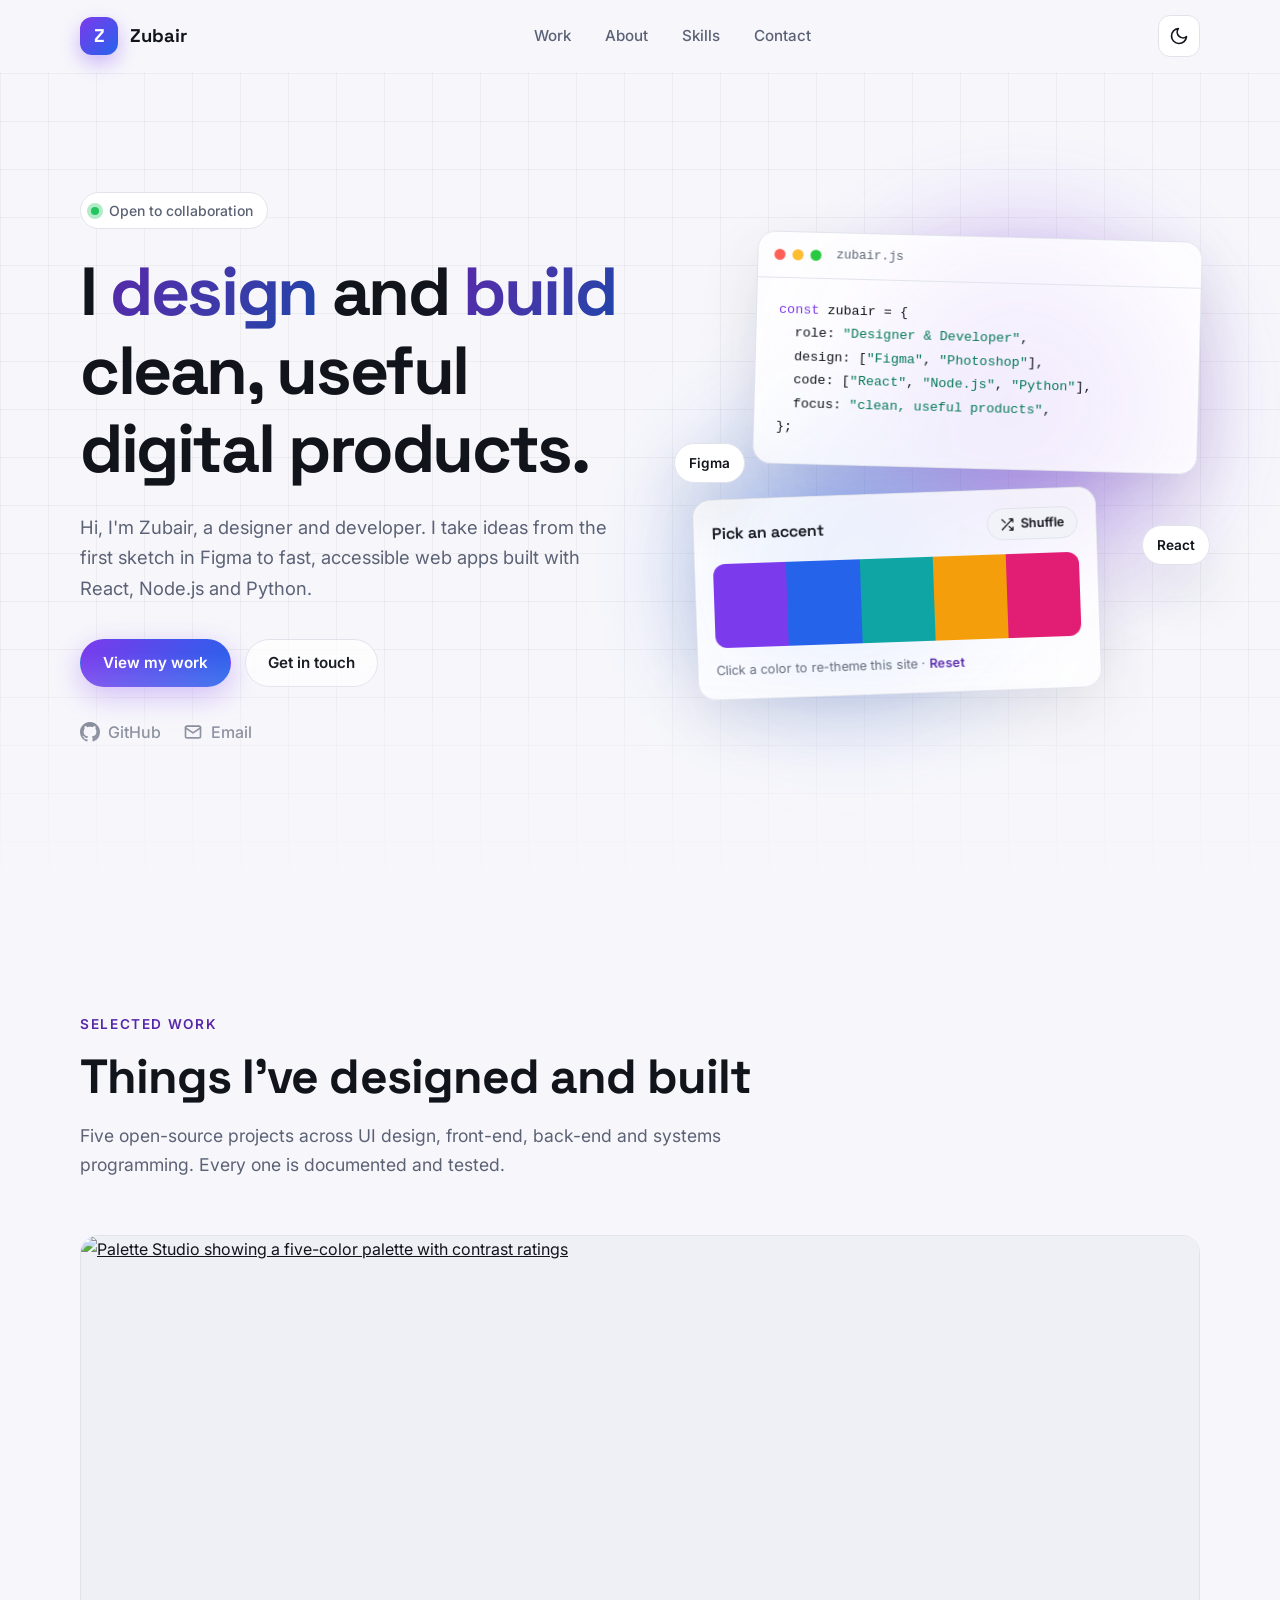
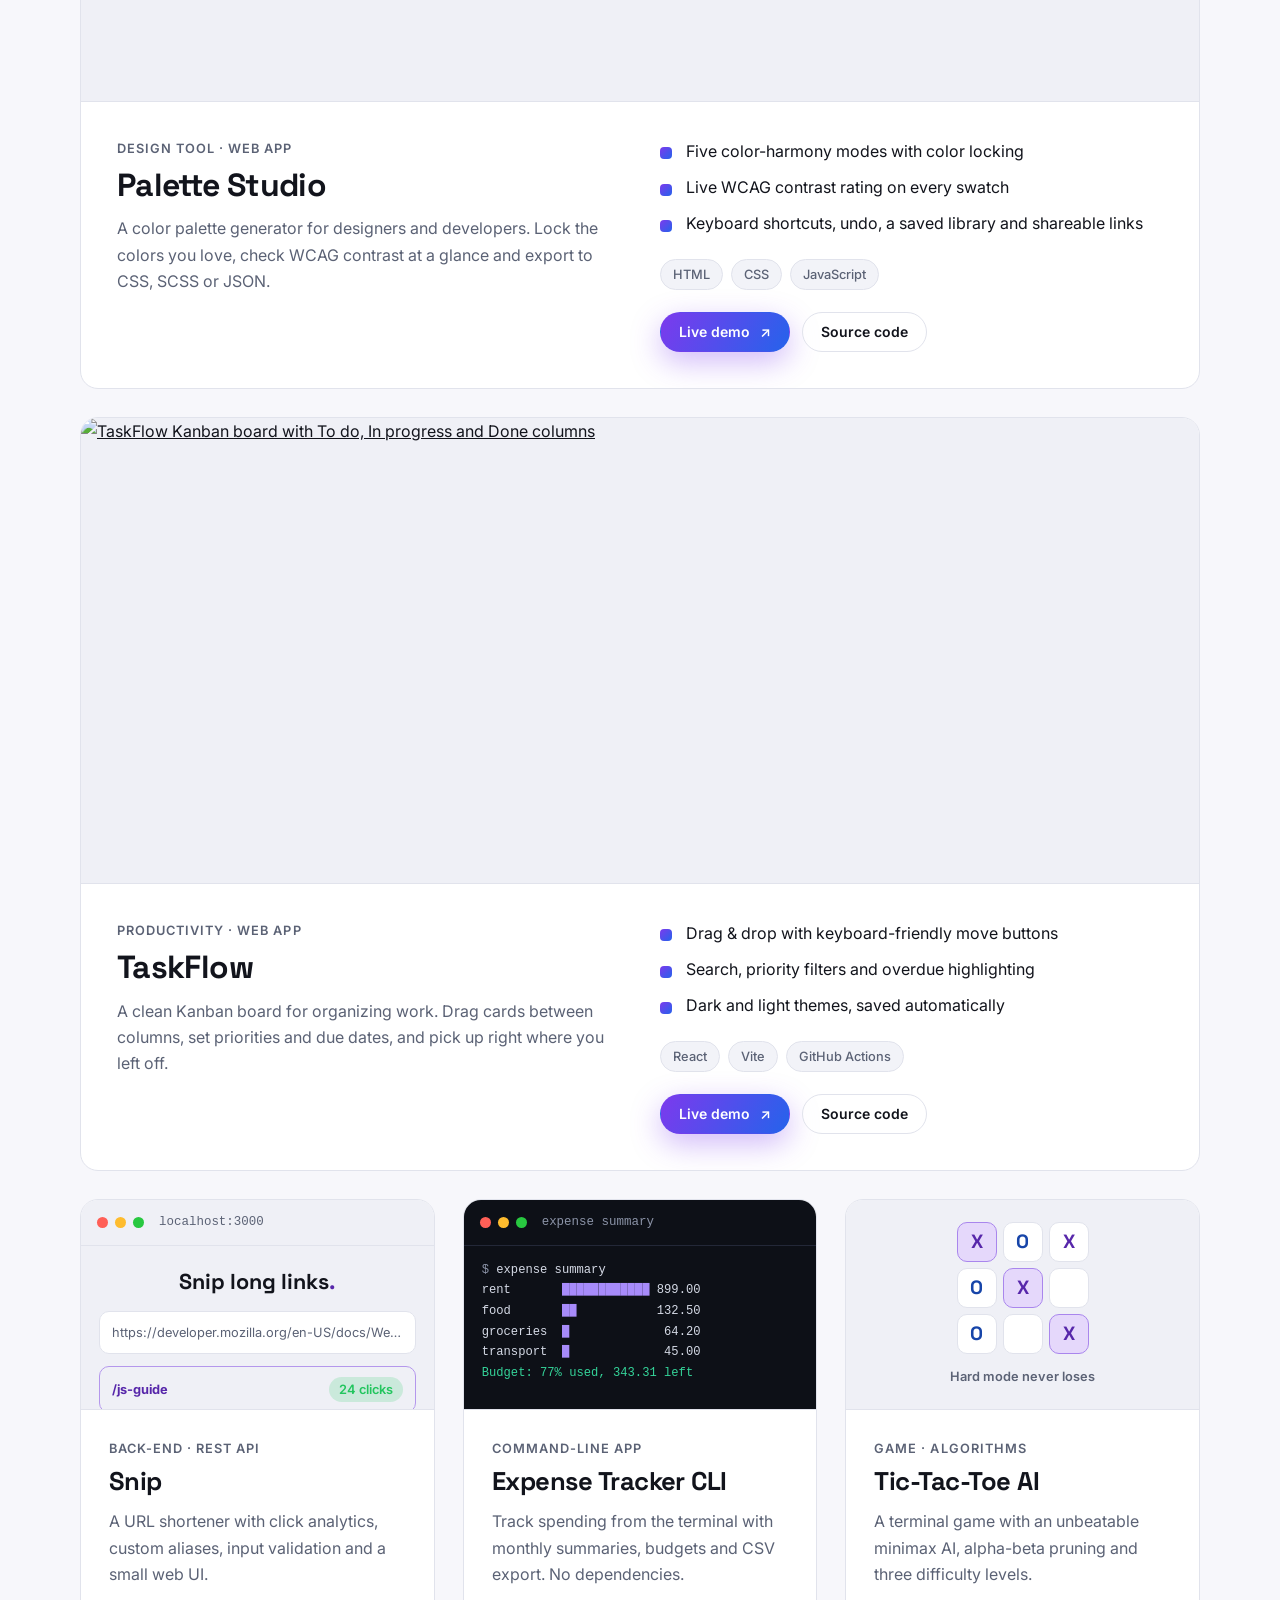
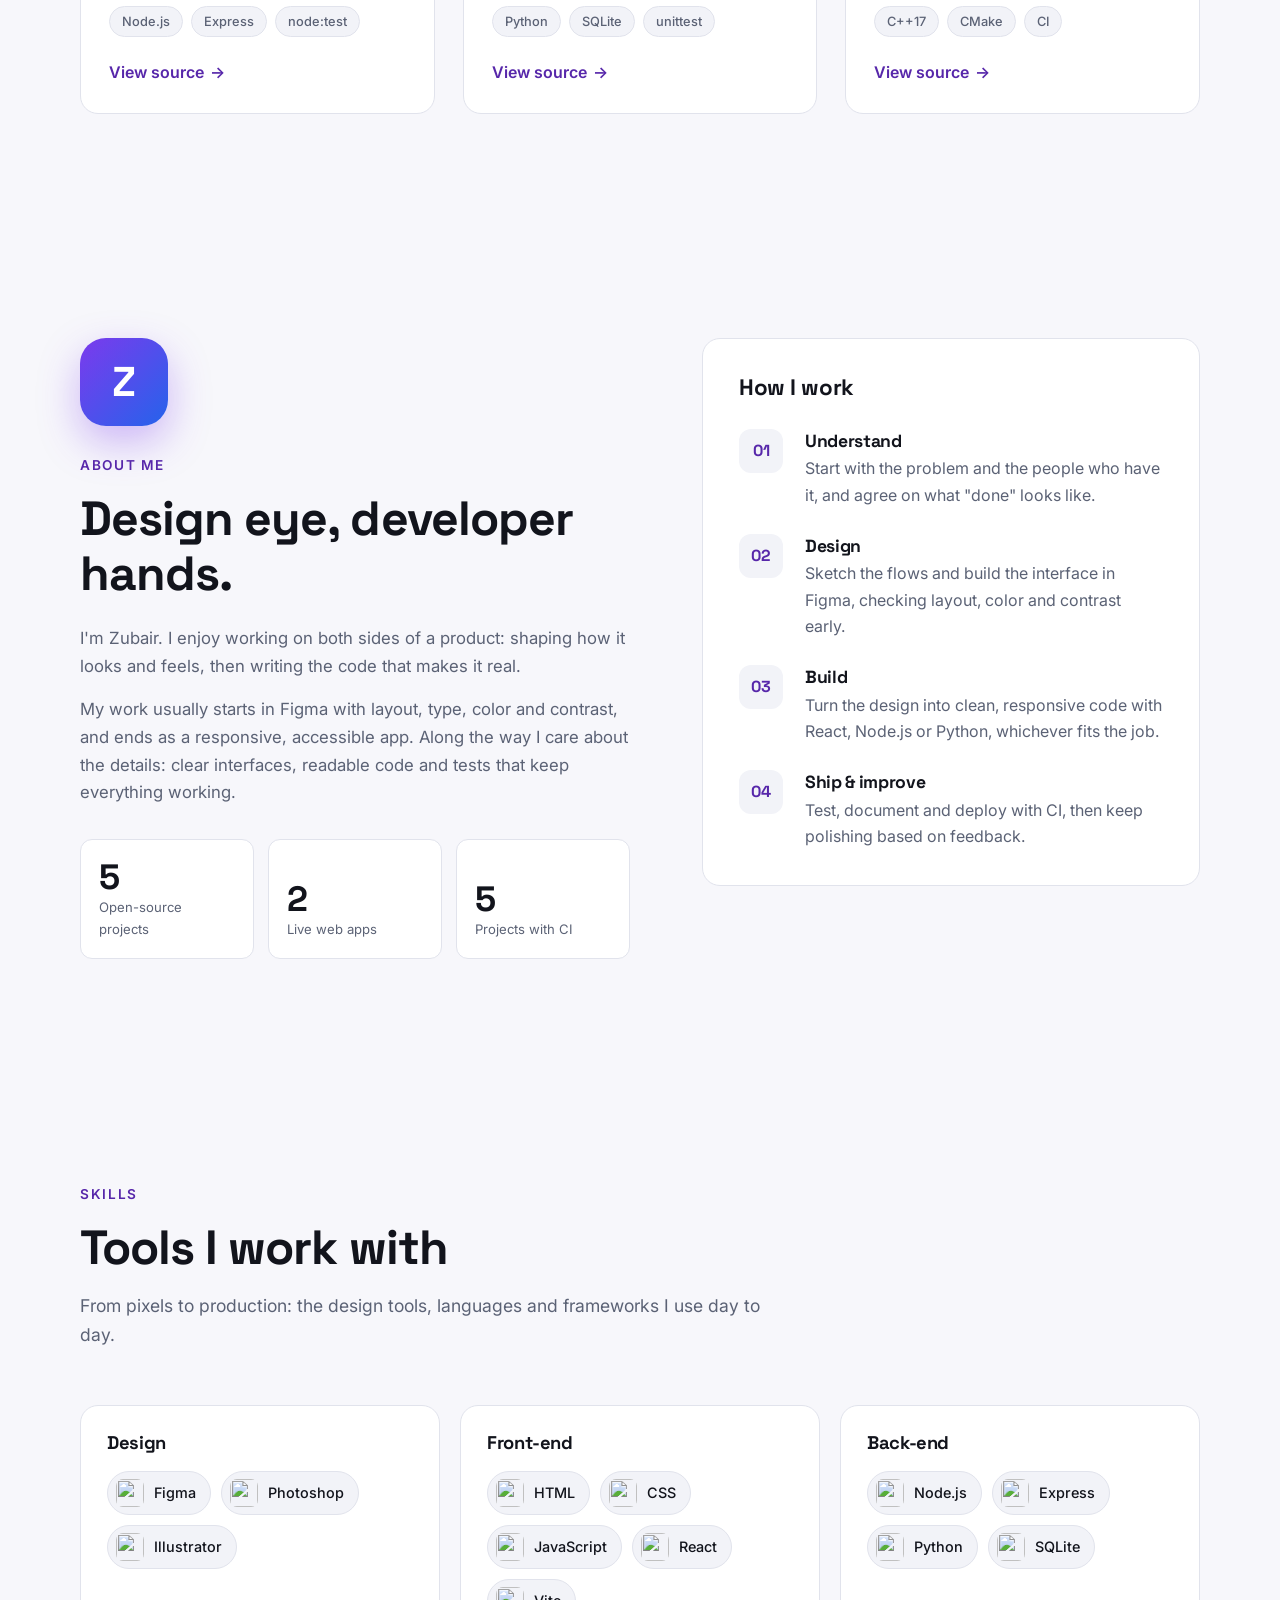
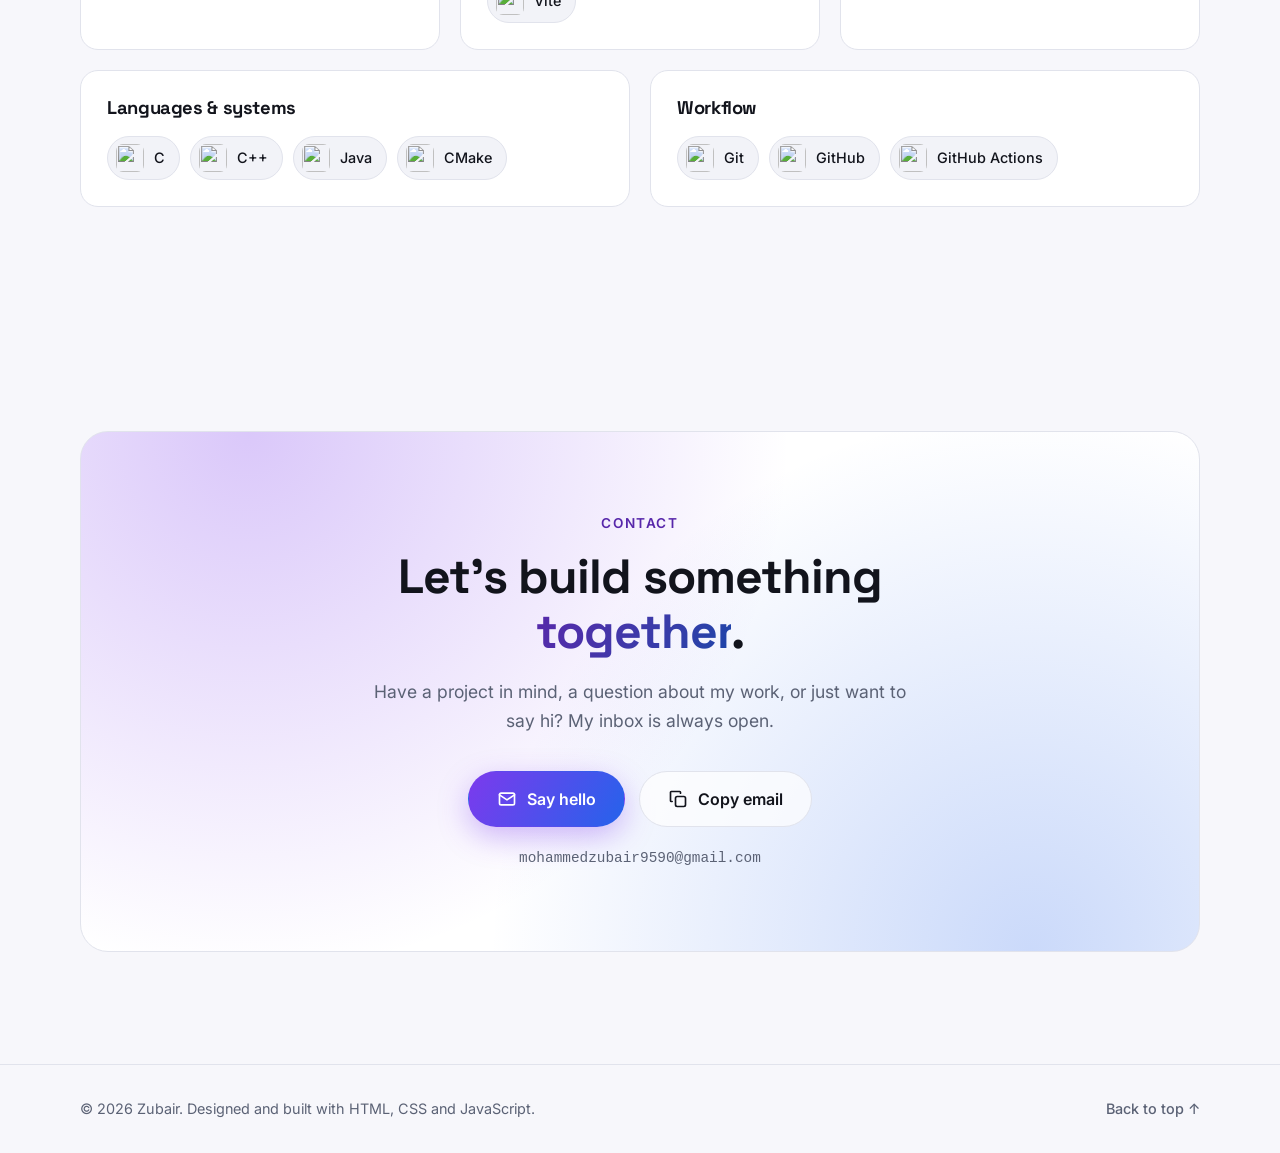
==== commit 0b49ea59: "Polish skills layout and tic-tac-toe mock" ====
--- a/index.html
+++ b/index.html
@@ -235,7 +235,7 @@
           <article class="project project-small" data-reveal>
             <div class="project-media mock mock-board" aria-hidden="true">
               <div class="board">
-                <span class="x">X</span><span class="o">O</span><span class="x">X</span>
+                <span class="x win">X</span><span class="o">O</span><span class="x">X</span>
                 <span class="o">O</span><span class="x win">X</span><span></span>
                 <span class="o">O</span><span></span><span class="x win">X</span>
               </div>
--- a/styles.css
+++ b/styles.css
@@ -1068,17 +1068,23 @@
    Skills
    ========================================================================== */
 
+/* Six-column grid: three cards on the first row, two wider cards on the second. */
 .skill-groups {
   display: grid;
-  grid-template-columns: repeat(auto-fit, minmax(300px, 1fr));
+  grid-template-columns: repeat(6, 1fr);
   gap: 20px;
 }
 
 .skill-group {
+  grid-column: span 2;
   padding: 26px;
   border: 1px solid var(--border);
   border-radius: var(--radius);
   background: var(--surface);
+}
+
+.skill-group:nth-child(n + 4) {
+  grid-column: span 3;
 }
 
 .skill-group h3 {
@@ -1267,8 +1273,18 @@
     gap: 32px;
   }
 
-  .project-grid {
+  .project-grid,
+  .skill-groups {
     grid-template-columns: 1fr 1fr;
+  }
+
+  .skill-group,
+  .skill-group:nth-child(n + 4) {
+    grid-column: auto;
+  }
+
+  .skill-group:last-child {
+    grid-column: 1 / -1;
   }
 }
 
@@ -1307,6 +1323,7 @@
   }
 
   .project-grid,
+  .skill-groups,
   .stats {
     grid-template-columns: 1fr;
   }
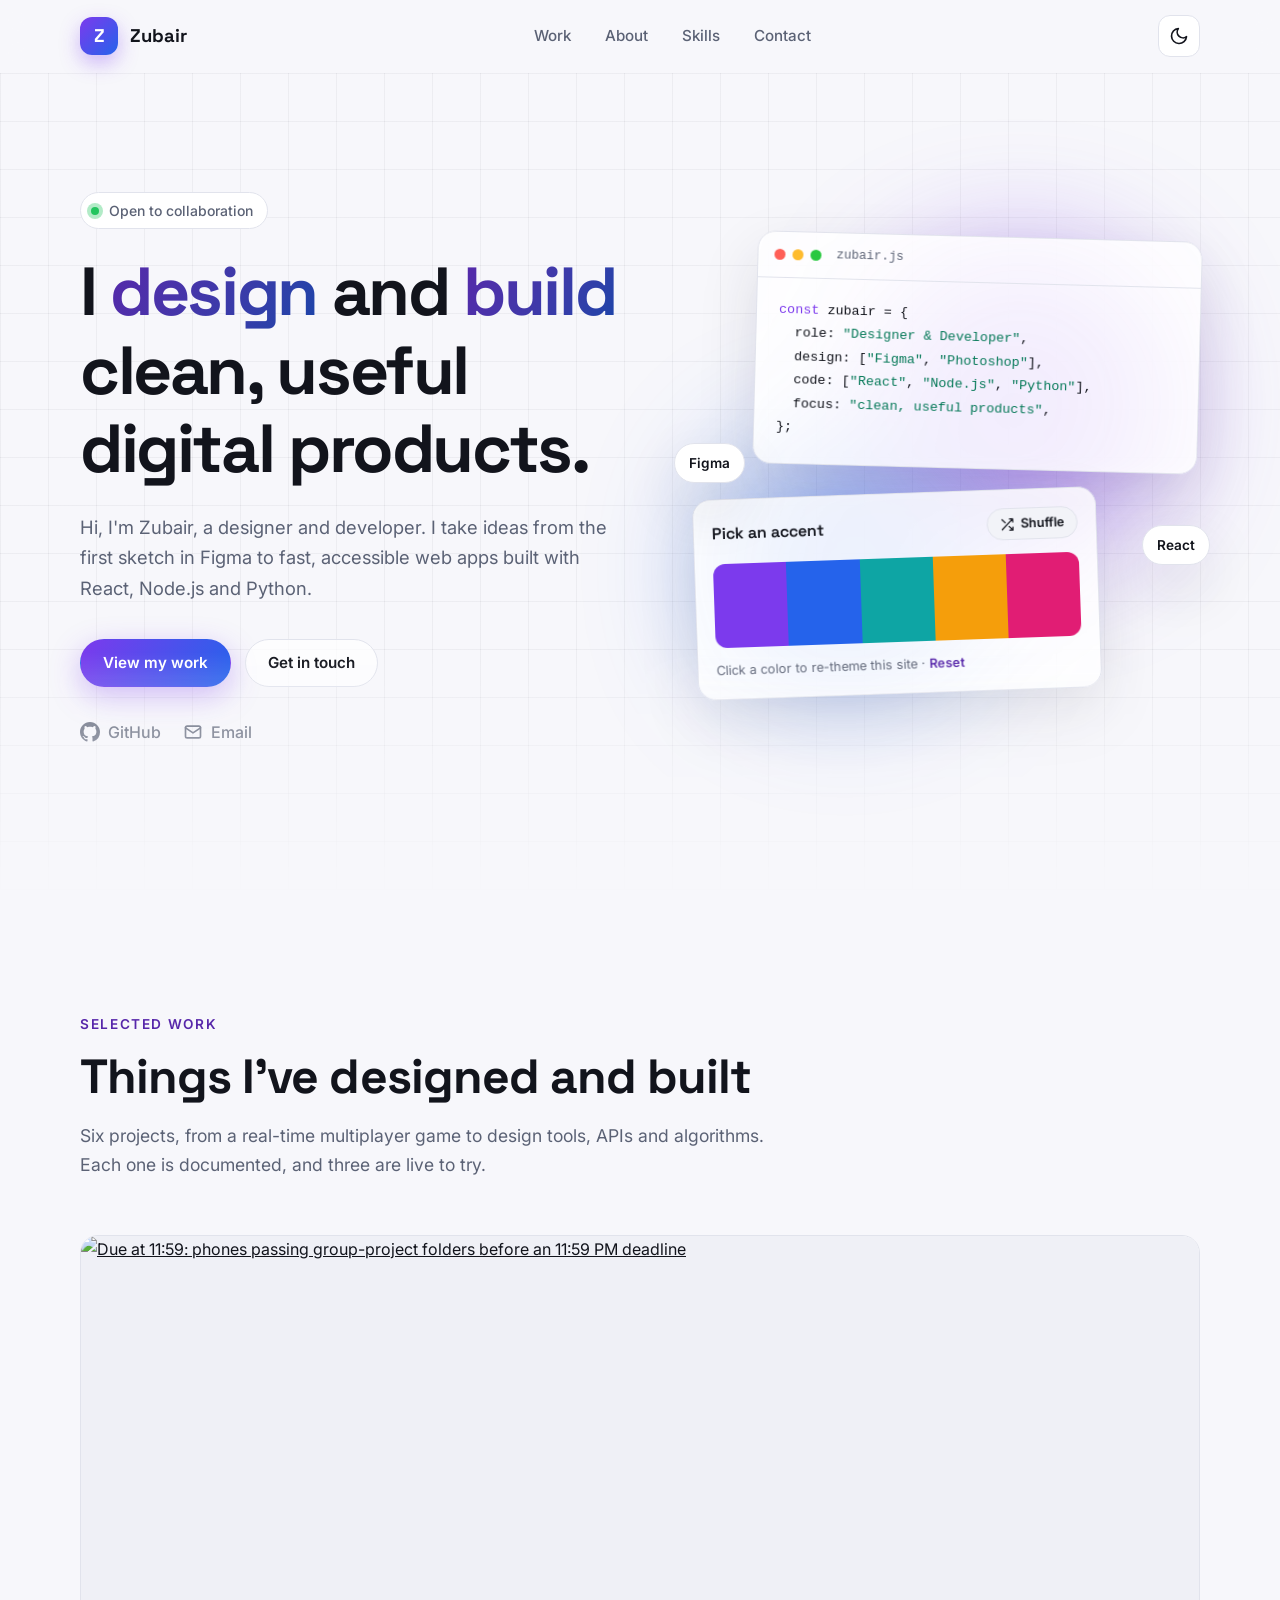
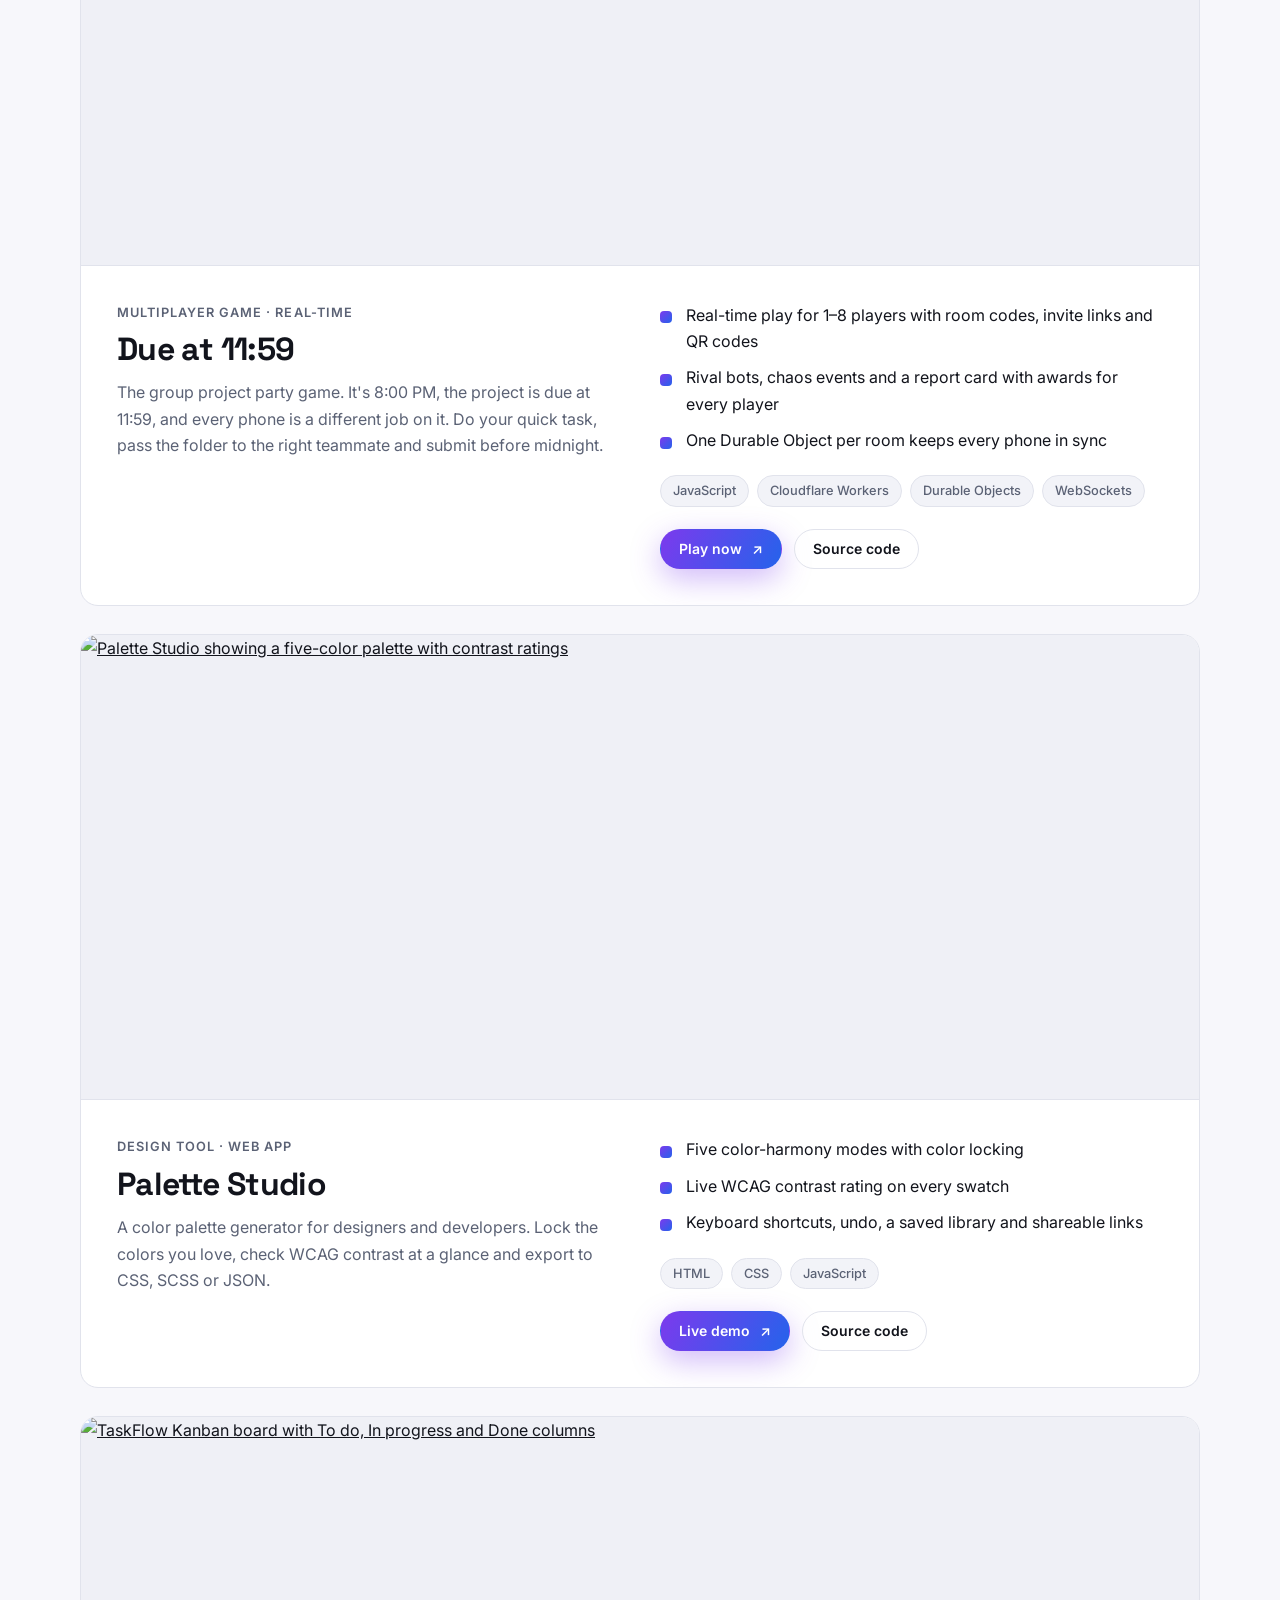
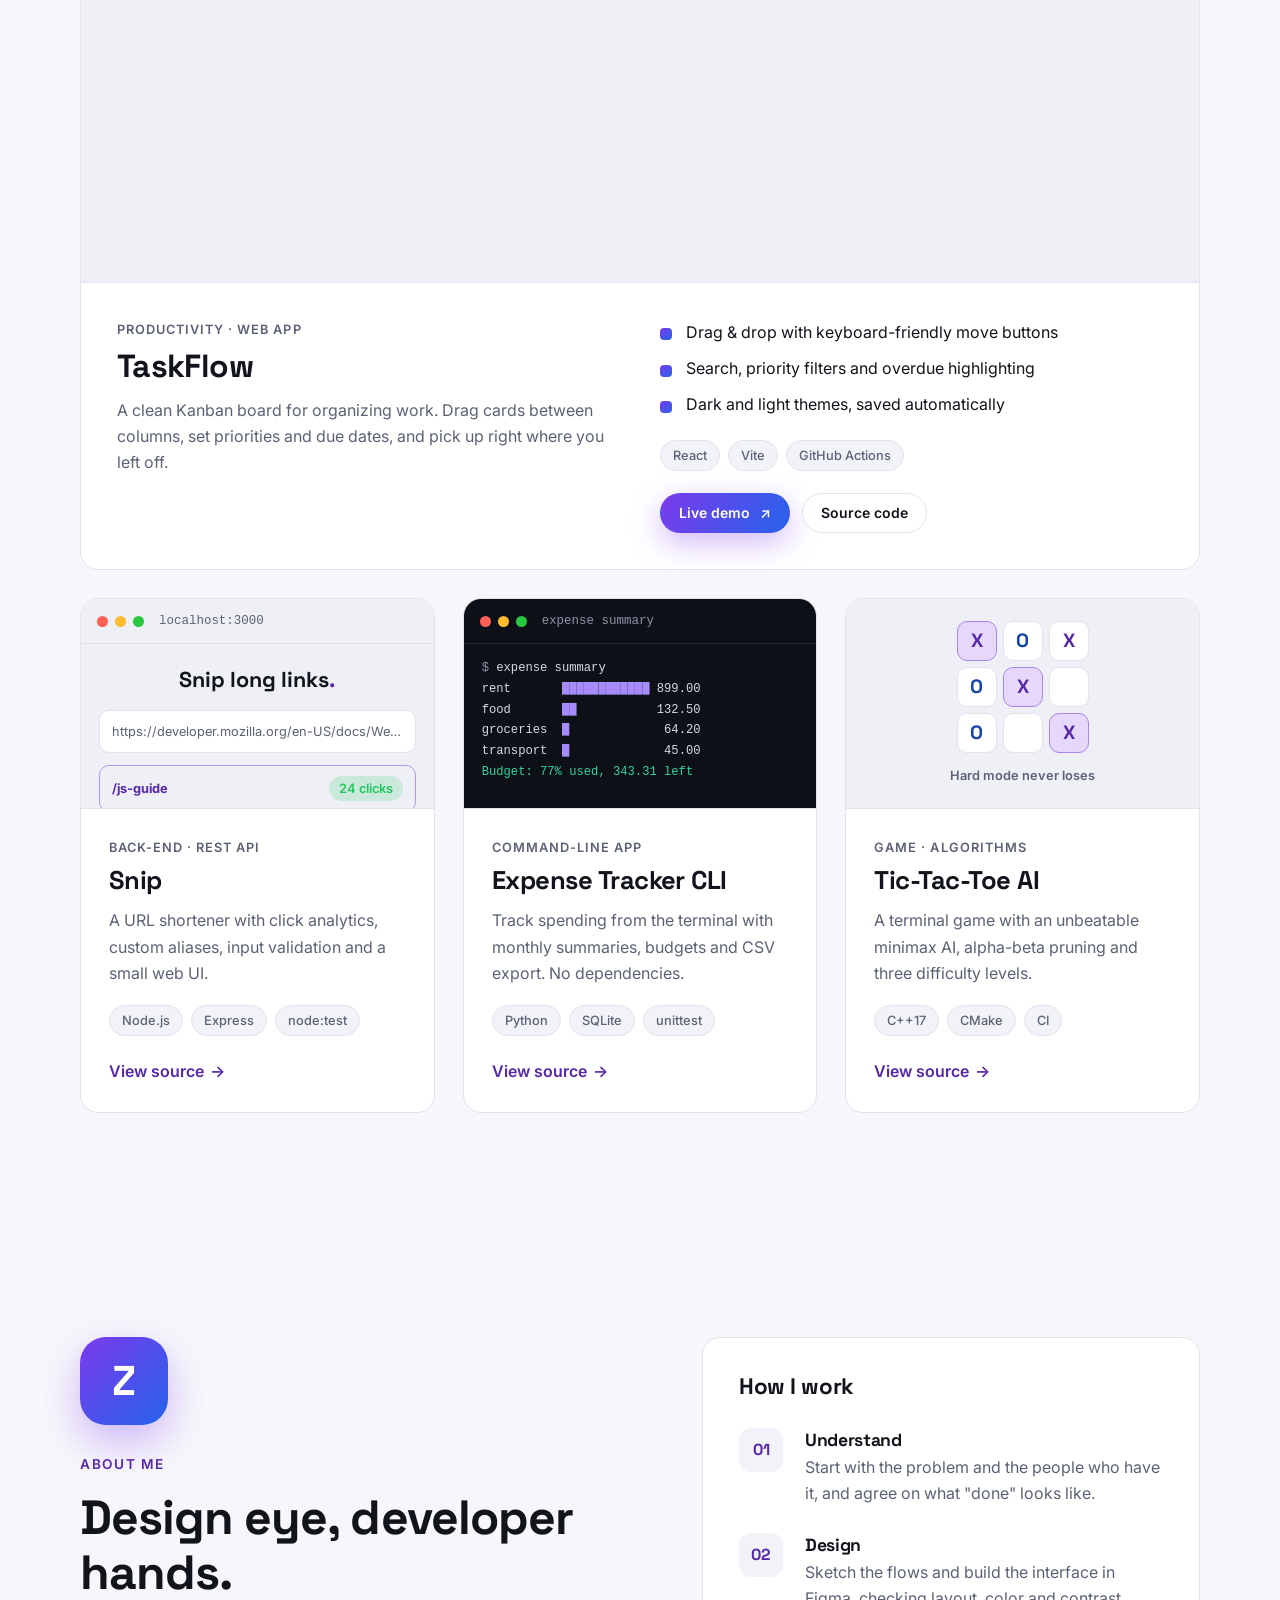
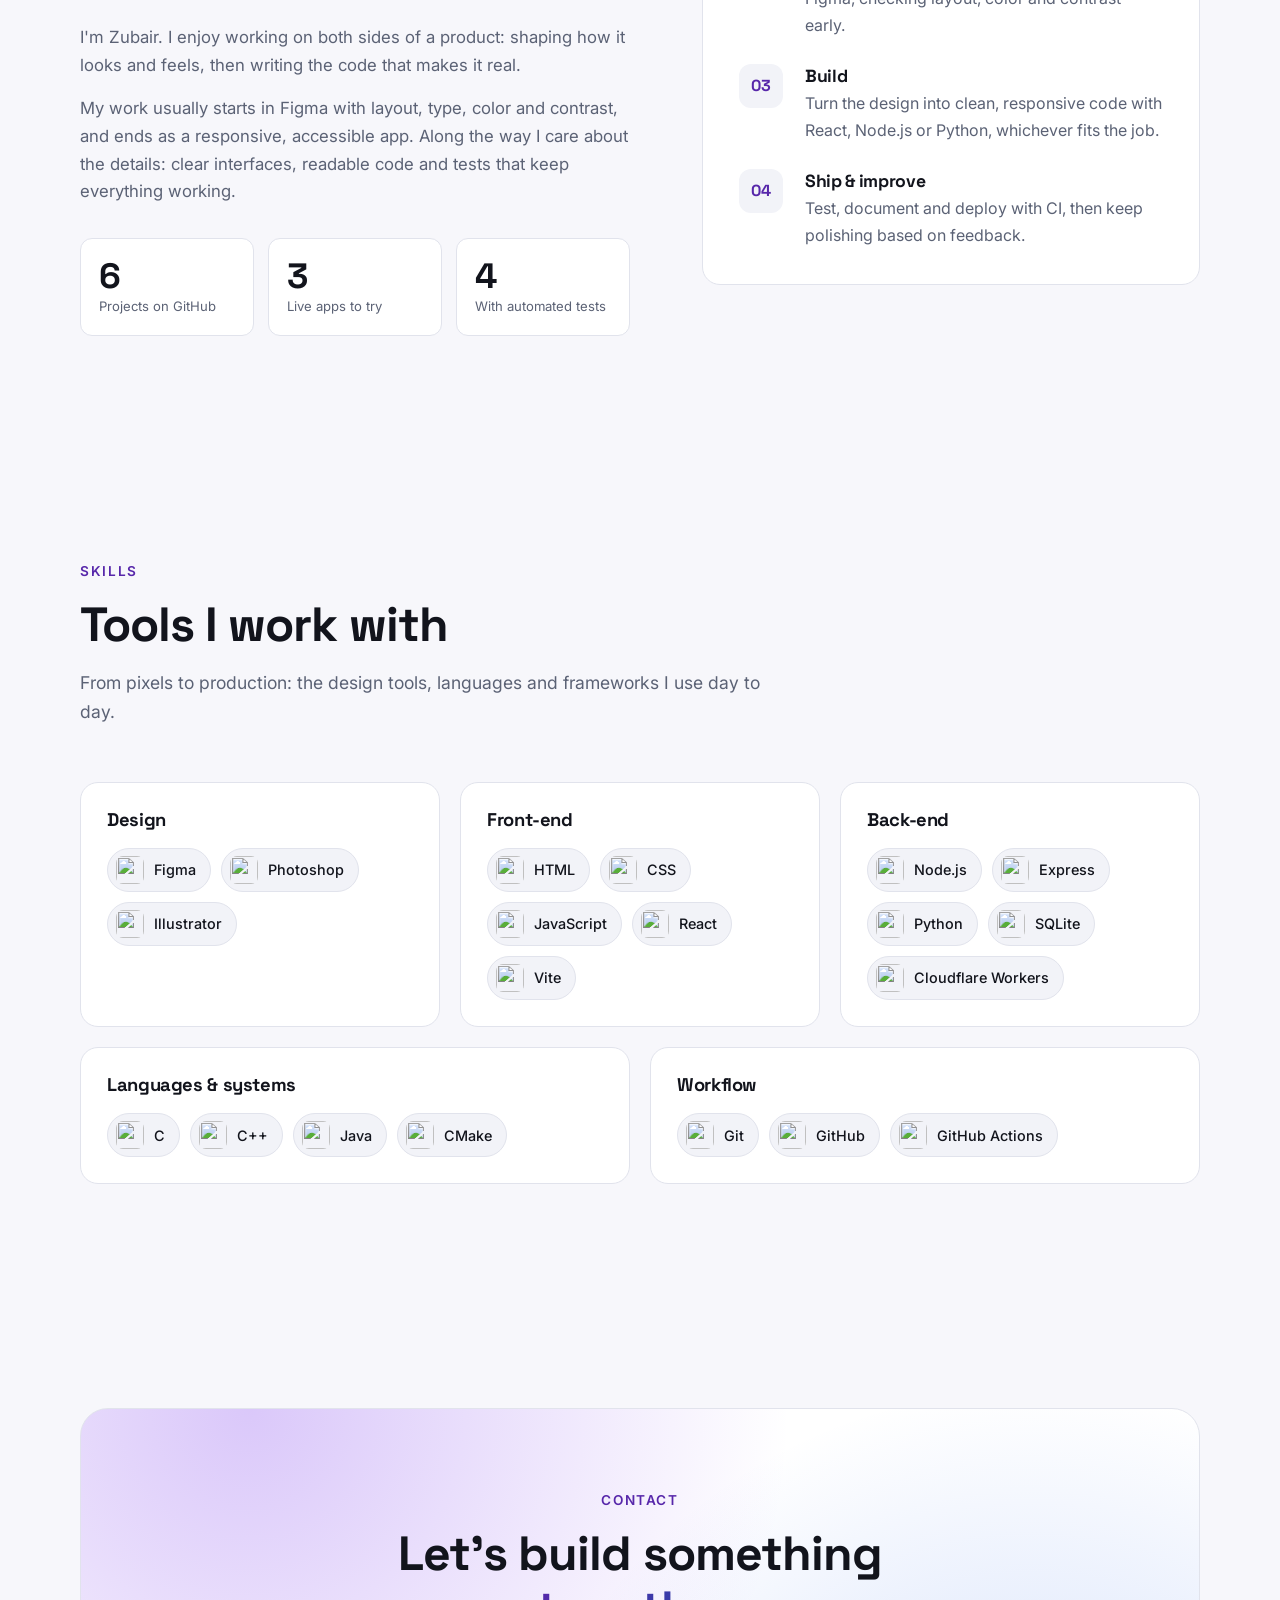
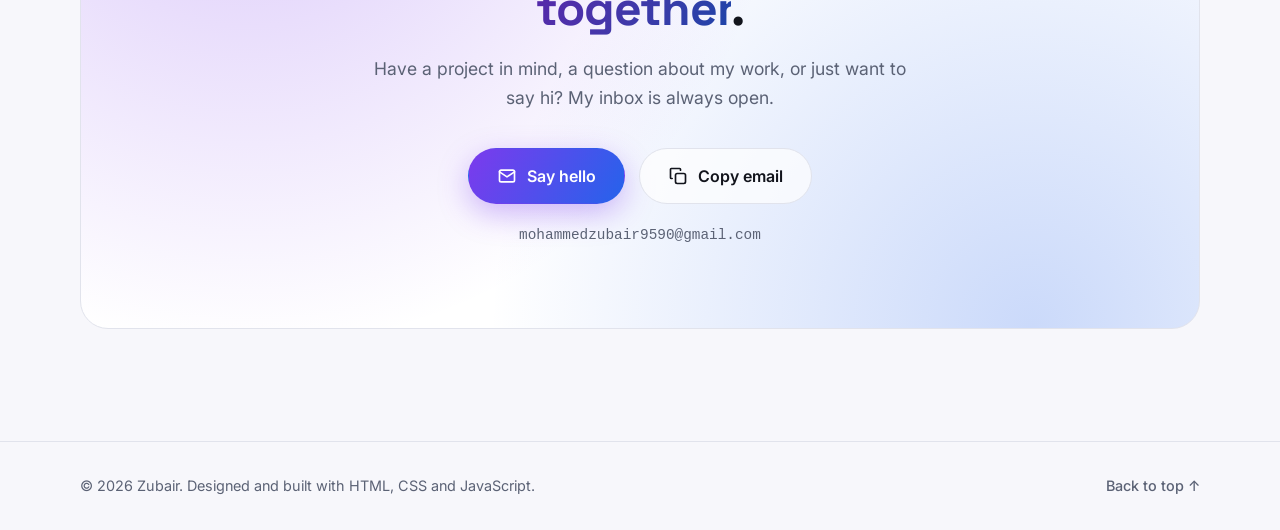
==== commit fe1d00e6: "Feature Due at 11:59 and refresh stats Adds the real-time multiplayer game as the lead project, corr" ====
--- a/index.html
+++ b/index.html
@@ -141,8 +141,33 @@
         <header class="section-head" data-reveal>
           <p class="eyebrow">Selected work</p>
           <h2 id="work-title">Things I've designed and built</h2>
-          <p class="section-lead">Five open-source projects across UI design, front-end, back-end and systems programming. Every one is documented and tested.</p>
+          <p class="section-lead">Six projects, from a real-time multiplayer game to design tools, APIs and algorithms. Each one is documented, and three are live to try.</p>
         </header>
+
+        <article class="project project-featured" data-reveal>
+          <a class="project-media" href="https://due-at-1159.due-at-1159.workers.dev" target="_blank" rel="noopener" aria-label="Play Due at 11:59">
+            <img class="media-wide" src="https://raw.githubusercontent.com/zubair9590-svg/due-at-1159/main/marketing/cover.png" alt="Due at 11:59: phones passing group-project folders before an 11:59 PM deadline" width="1600" height="900" loading="lazy" />
+          </a>
+          <div class="project-body">
+            <div class="project-intro">
+              <p class="project-kicker">Multiplayer game · Real-time</p>
+              <h3>Due at 11:59</h3>
+              <p>The group project party game. It's 8:00 PM, the project is due at 11:59, and every phone is a different job on it. Do your quick task, pass the folder to the right teammate and submit before midnight.</p>
+            </div>
+            <div class="project-details">
+              <ul class="project-points">
+                <li>Real-time play for 1–8 players with room codes, invite links and QR codes</li>
+                <li>Rival bots, chaos events and a report card with awards for every player</li>
+                <li>One Durable Object per room keeps every phone in sync</li>
+              </ul>
+              <ul class="tags" aria-label="Built with"><li>JavaScript</li><li>Cloudflare Workers</li><li>Durable Objects</li><li>WebSockets</li></ul>
+              <div class="project-links">
+                <a class="button button-primary button-small" href="https://due-at-1159.due-at-1159.workers.dev" target="_blank" rel="noopener">Play now <span aria-hidden="true">↗</span></a>
+                <a class="button button-ghost button-small" href="https://github.com/zubair9590-svg/due-at-1159" target="_blank" rel="noopener">Source code</a>
+              </div>
+            </div>
+          </div>
+        </article>
 
         <article class="project project-featured" data-reveal>
           <a class="project-media" href="https://zubair9590-svg.github.io/palette-studio/" target="_blank" rel="noopener" aria-label="Open the Palette Studio live demo">
@@ -263,9 +288,9 @@
           <p>I'm Zubair. I enjoy working on both sides of a product: shaping how it looks and feels, then writing the code that makes it real.</p>
           <p>My work usually starts in Figma with layout, type, color and contrast, and ends as a responsive, accessible app. Along the way I care about the details: clear interfaces, readable code and tests that keep everything working.</p>
           <dl class="stats">
-            <div><dt>Open-source projects</dt><dd>5</dd></div>
-            <div><dt>Live web apps</dt><dd>2</dd></div>
-            <div><dt>Projects with CI</dt><dd>5</dd></div>
+            <div><dt>Projects on GitHub</dt><dd>6</dd></div>
+            <div><dt>Live apps to try</dt><dd>3</dd></div>
+            <div><dt>With automated tests</dt><dd>4</dd></div>
           </dl>
         </div>
 
@@ -340,6 +365,7 @@
               <li><img src="https://skillicons.dev/icons?i=express" alt="" width="28" height="28" loading="lazy" />Express</li>
               <li><img src="https://skillicons.dev/icons?i=python" alt="" width="28" height="28" loading="lazy" />Python</li>
               <li><img src="https://skillicons.dev/icons?i=sqlite" alt="" width="28" height="28" loading="lazy" />SQLite</li>
+              <li><img src="https://skillicons.dev/icons?i=workers" alt="" width="28" height="28" loading="lazy" />Cloudflare Workers</li>
             </ul>
           </div>
           <div class="skill-group" data-reveal>
--- a/styles.css
+++ b/styles.css
@@ -710,6 +710,10 @@
   aspect-ratio: 1568 / 652;
   object-fit: cover;
   transition: transform 0.6s ease;
+}
+
+.project-featured .project-media img.media-wide {
+  aspect-ratio: 16 / 9;
 }
 
 .project-featured:hover .project-media img {
